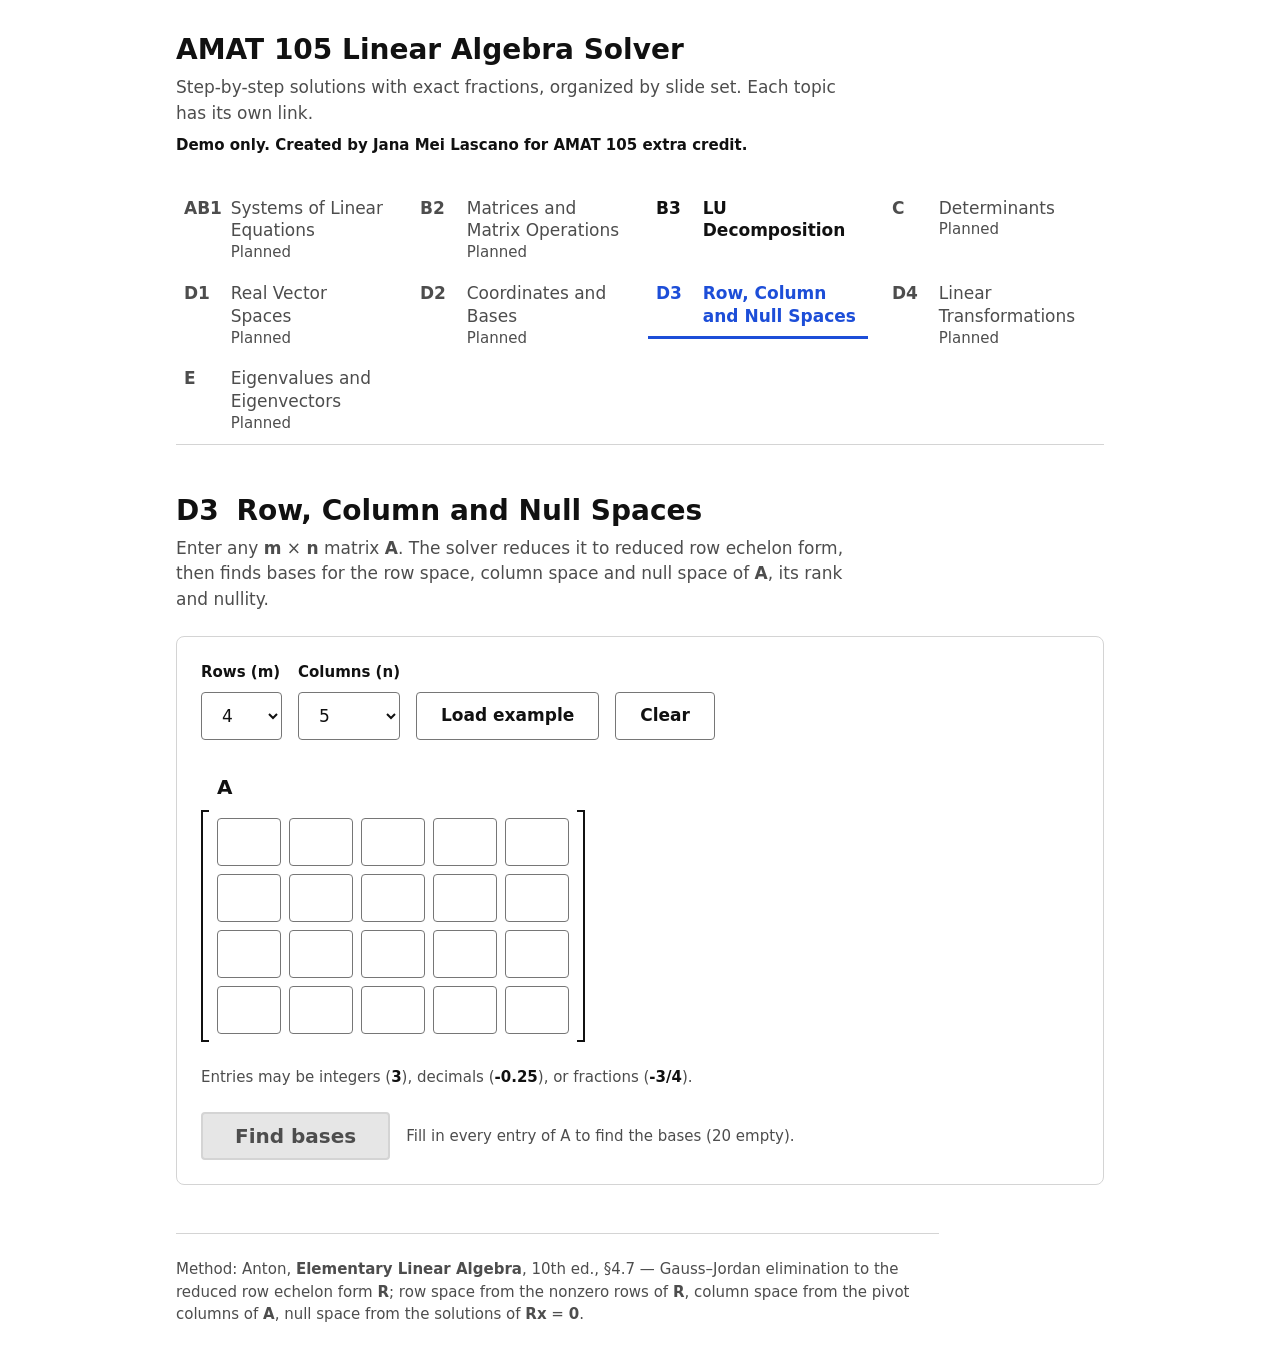
==== index.html @ f3bad5f9 "Add demo credit, hide tests link, version asset URLs" ====
<!doctype html>
<html lang="en">
<head>
  <meta charset="utf-8">
  <meta name="viewport" content="width=device-width, initial-scale=1">
  <title>Row, Column and Null Spaces — AMAT 105 Solver</title>
  <meta name="description" content="Step-by-step AMAT 105 linear algebra solutions with exact fractions, one tab per slide set.">
  <!-- Bump ?v= on every release so browsers fetch fresh files (GitHub Pages caches for 10 minutes). -->
  <link rel="stylesheet" href="style.css?v=2">
</head>
<body>
  <main class="page">
    <header class="intro">
      <h1>AMAT 105 Linear Algebra Solver</h1>
      <p class="lede">Step-by-step solutions with exact fractions, organized by slide set. Each topic has its own link.</p>
      <p class="demo-note">Demo only. Created by Jana Mei Lascano for AMAT 105 extra credit.</p>
    </header>

    <nav class="tabs" aria-label="Topics by slide set">
      <ul class="tab-list">
        <li><span class="tab is-planned" aria-disabled="true"><span class="tab-code">AB1</span><span class="tab-name">Systems of Linear Equations</span><span class="tab-status">Planned</span></span></li>
        <li><span class="tab is-planned" aria-disabled="true"><span class="tab-code">B2</span><span class="tab-name">Matrices and Matrix Operations</span><span class="tab-status">Planned</span></span></li>
        <li><a class="tab" href="#b3" data-topic="b3"><span class="tab-code">B3</span><span class="tab-name">LU Decomposition</span></a></li>
        <li><span class="tab is-planned" aria-disabled="true"><span class="tab-code">C</span><span class="tab-name">Determinants</span><span class="tab-status">Planned</span></span></li>
        <li><span class="tab is-planned" aria-disabled="true"><span class="tab-code">D1</span><span class="tab-name">Real Vector Spaces</span><span class="tab-status">Planned</span></span></li>
        <li><span class="tab is-planned" aria-disabled="true"><span class="tab-code">D2</span><span class="tab-name">Coordinates and Bases</span><span class="tab-status">Planned</span></span></li>
        <li><a class="tab" href="#d3" data-topic="d3"><span class="tab-code">D3</span><span class="tab-name">Row, Column and Null Spaces</span></a></li>
        <li><span class="tab is-planned" aria-disabled="true"><span class="tab-code">D4</span><span class="tab-name">Linear Transformations</span><span class="tab-status">Planned</span></span></li>
        <li><span class="tab is-planned" aria-disabled="true"><span class="tab-code">E</span><span class="tab-name">Eigenvalues and Eigenvectors</span><span class="tab-status">Planned</span></span></li>
      </ul>
    </nav>

    <!-- ===================== B3: LU Decomposition ===================== -->
    <section id="panel-b3" class="panel" data-title="LU Decomposition" aria-labelledby="b3-title" hidden>
      <header class="panel-head">
        <h2 id="b3-title"><span class="tab-code">B3</span> LU Decomposition</h2>
        <p class="lede">
          Enter a square matrix <var>A</var> and a vector <var>b</var>. The solver writes <var>A</var> = <var>LU</var>
          using Anton’s method, then solves <var>Ly</var> = <var>b</var> and <var>Ux</var> = <var>y</var>.
        </p>
      </header>

      <form id="b3-form" class="input-panel" novalidate aria-label="LU decomposition input">
        <div class="controls">
          <label class="field">
            <span class="field-label">Size of A</span>
            <select id="b3-size">
              <option value="2">2 × 2</option>
              <option value="3" selected>3 × 3</option>
              <option value="4">4 × 4</option>
              <option value="5">5 × 5</option>
            </select>
          </label>
          <button type="button" id="b3-example" class="button secondary">Load example</button>
          <button type="button" id="b3-clear" class="button secondary">Clear</button>
        </div>

        <div class="entry-wrap">
          <div class="entry">
            <div class="entry-block">
              <span class="entry-label" id="b3-label-a">A</span>
              <div class="bracket"><div id="b3-grid-a" class="grid" role="group" aria-labelledby="b3-label-a"></div></div>
            </div>
            <div class="entry-block">
              <span class="entry-label" id="b3-label-b">b</span>
              <div class="bracket"><div id="b3-grid-b" class="grid" role="group" aria-labelledby="b3-label-b"></div></div>
            </div>
          </div>
        </div>

        <p class="hint">
          Entries may be integers (<code>3</code>), decimals (<code>-0.25</code>), or fractions (<code>-3/4</code>).
          Leave <var>b</var> empty to find only <var>L</var> and <var>U</var>.
        </p>
        <div id="b3-message" class="message" role="alert"></div>
        <div class="actions">
          <button type="submit" id="b3-solve" class="button primary">Solve</button>
          <span id="b3-hint" class="hint-inline"></span>
        </div>
      </form>

      <section id="b3-results" class="results" aria-labelledby="b3-results-heading" hidden>
        <h2 id="b3-results-heading" tabindex="-1">Solution</h2>
        <div id="b3-body"></div>
      </section>

      <p class="method-note">
        Method: Anton, <cite>Elementary Linear Algebra</cite>, 10th ed. — reduce <var>A</var> to row echelon form <var>U</var>
        with leading 1s, using no row interchanges. <var>L</var> holds each pivot on its diagonal and each eliminated value below it.
      </p>
    </section>

    <!-- ============== D3: Row, Column and Null Spaces ============== -->
    <section id="panel-d3" class="panel" data-title="Row, Column and Null Spaces" aria-labelledby="d3-title" hidden>
      <header class="panel-head">
        <h2 id="d3-title"><span class="tab-code">D3</span> Row, Column and Null Spaces</h2>
        <p class="lede">
          Enter any <var>m</var> × <var>n</var> matrix <var>A</var>. The solver reduces it to reduced row echelon form,
          then finds bases for the row space, column space and null space of <var>A</var>, its rank and nullity.
        </p>
      </header>

      <form id="d3-form" class="input-panel" novalidate aria-label="Row, column and null space input">
        <div class="controls">
          <label class="field">
            <span class="field-label">Rows (m)</span>
            <select id="d3-rows">
              <option>1</option><option>2</option><option>3</option>
              <option selected>4</option><option>5</option><option>6</option>
            </select>
          </label>
          <label class="field">
            <span class="field-label">Columns (n)</span>
            <select id="d3-cols">
              <option>1</option><option>2</option><option>3</option>
              <option>4</option><option selected>5</option><option>6</option>
            </select>
          </label>
          <button type="button" id="d3-example" class="button secondary">Load example</button>
          <button type="button" id="d3-clear" class="button secondary">Clear</button>
        </div>

        <div class="entry-wrap">
          <div class="entry">
            <div class="entry-block">
              <span class="entry-label" id="d3-label-a">A</span>
              <div class="bracket"><div id="d3-grid-a" class="grid" role="group" aria-labelledby="d3-label-a"></div></div>
            </div>
          </div>
        </div>

        <p class="hint">
          Entries may be integers (<code>3</code>), decimals (<code>-0.25</code>), or fractions (<code>-3/4</code>).
        </p>
        <div id="d3-message" class="message" role="alert"></div>
        <div class="actions">
          <button type="submit" id="d3-solve" class="button primary">Find bases</button>
          <span id="d3-hint" class="hint-inline"></span>
        </div>
      </form>

      <section id="d3-results" class="results" aria-labelledby="d3-results-heading" hidden>
        <h2 id="d3-results-heading" tabindex="-1">Solution</h2>
        <div id="d3-body"></div>
      </section>

      <p class="method-note">
        Method: Anton, <cite>Elementary Linear Algebra</cite>, 10th ed., §4.7 — Gauss–Jordan elimination to the reduced row echelon form
        <var>R</var>; row space from the nonzero rows of <var>R</var>, column space from the pivot columns of <var>A</var>,
        null space from the solutions of <var>Rx</var> = <var>0</var>.
      </p>
    </section>
  </main>

  <script src="fraction.js?v=2"></script>
  <script src="rowreduce.js?v=2"></script>
  <script src="lu.js?v=2"></script>
  <script src="spaces.js?v=2"></script>
  <script src="render.js?v=2"></script>
  <script src="tab-b3.js?v=2"></script>
  <script src="tab-d3.js?v=2"></script>
  <script src="app.js?v=2"></script>
</body>
</html>
---- style.css ----
/* LU Decomposition Solver — tokens are documented in DESIGN.md */

:root {
  /* Color: black, white, one accent. Grays are tints of black. */
  --ink: #111;
  --paper: #fff;
  --accent: #1d4ed8;
  --ink-muted: #4d4d4d;          /* 8.3:1 on white, secondary text */
  --line: #767676;               /* 4.5:1, input borders */
  --line-soft: #d4d4d4;          /* dividers, not text */
  --tint: rgba(17, 17, 17, 0.05);/* hover / skipped-step fill */
  --tint-strong: rgba(17, 17, 17, 0.1);

  /* Type: one system stack */
  --font: system-ui, -apple-system, "Segoe UI", Roboto, "Helvetica Neue", Arial, sans-serif;
  --text: 1.0625rem;  /* 17px body — larger for easy reading */
  --text-sm: 0.9375rem;
  --text-lg: 1.25rem;
  --text-xl: 1.75rem;

  /* Space: multiples of 8px */
  --s1: 8px;
  --s2: 16px;
  --s3: 24px;
  --s4: 32px;
  --s6: 48px;
  --s8: 64px;

  /* Radius */
  --r: 4px;

  --cell-w: 64px;
}

*,
*::before,
*::after { box-sizing: border-box; }

html { -webkit-text-size-adjust: 100%; }

body {
  margin: 0;
  background: var(--paper);
  color: var(--ink);
  font-family: var(--font);
  font-size: var(--text);
  line-height: 1.5;
}

.page {
  max-width: 960px;
  margin: 0 auto;
  padding: var(--s4) var(--s2);
}

h1, h2, h3 { line-height: 1.25; margin: 0; font-weight: 700; }
h1 { font-size: var(--text-xl); }
h2 { font-size: var(--text-xl); margin-bottom: var(--s3); }
h3 { font-size: var(--text-lg); margin-bottom: var(--s2); }
p { margin: 0; }
var, cite { font-style: normal; font-weight: 600; }
code { font-family: var(--font); font-weight: 600; font-variant-numeric: tabular-nums; }
a { color: var(--accent); text-underline-offset: 2px; }
a:hover { text-decoration-thickness: 2px; }

:focus-visible { outline: 3px solid var(--accent); outline-offset: 2px; }
h2:focus { outline: none; }

.visually-hidden {
  position: absolute; width: 1px; height: 1px; overflow: hidden;
  clip: rect(0 0 0 0); white-space: nowrap;
}

.intro { margin-bottom: var(--s4); }
.lede { margin-top: var(--s1); max-width: 64ch; color: var(--ink-muted); }
.demo-note { margin-top: var(--s1); font-size: var(--text-sm); font-weight: 600; }

/* ---------- Input panel ---------- */

.input-panel {
  border: 1px solid var(--line-soft);
  border-radius: 8px;
  padding: var(--s3);
}

.controls {
  display: flex;
  flex-wrap: wrap;
  align-items: flex-end;
  gap: var(--s2);
  margin-bottom: var(--s3);
}

.field { display: flex; flex-direction: column; gap: var(--s1); }
.field-label { font-size: var(--text-sm); font-weight: 600; }

select,
.cell {
  font: inherit;
  font-variant-numeric: tabular-nums;
  color: var(--ink);
  background: var(--paper);
  border: 1px solid var(--line);
  border-radius: var(--r);
  min-height: 48px;
}

select { padding: 0 var(--s4) 0 var(--s2); cursor: pointer; }
select:hover,
.cell:hover { border-color: var(--ink); }
select:focus-visible,
.cell:focus-visible { border-color: var(--accent); }
select:disabled,
.cell:disabled { background: var(--tint); color: var(--ink-muted); cursor: not-allowed; }

.entry-wrap { overflow-x: auto; padding: var(--s1) 0; }
.entry { display: flex; gap: var(--s3); align-items: flex-start; width: max-content; }
.entry-block { display: flex; flex-direction: column; gap: var(--s1); }
.entry-label { font-weight: 700; font-size: var(--text-lg); padding-left: var(--s2); }

.grid {
  display: grid;
  grid-template-columns: repeat(var(--cols, 3), var(--cell-w));
  gap: var(--s1);
}
.grid-b { grid-template-columns: var(--cell-w); }

.cell {
  width: var(--cell-w);
  padding: 0 var(--s1);
  text-align: center;
}
.cell[aria-invalid="true"] {
  border: 2px solid var(--ink);
  background: var(--tint-strong);
}

/* Square brackets drawn with borders */
.bracket,
.m-bracket {
  position: relative;
  width: max-content;
  padding: var(--s1) var(--s2);
}
.bracket::before, .bracket::after,
.m-bracket::before, .m-bracket::after {
  content: "";
  position: absolute;
  top: 0;
  bottom: 0;
  width: 8px;
  border: 2px solid var(--ink);
}
.bracket::before, .m-bracket::before { left: 0; border-right: 0; }
.bracket::after, .m-bracket::after { right: 0; border-left: 0; }

.hint { margin-top: var(--s2); font-size: var(--text-sm); color: var(--ink-muted); max-width: 64ch; }
.hint code { color: var(--ink); }

.message { display: none; }
.message.is-visible {
  display: block;
  margin-top: var(--s2);
  padding: var(--s2);
  border-left: 4px solid var(--ink);
  background: var(--tint);
  font-weight: 600;
}

.actions {
  display: flex;
  flex-wrap: wrap;
  align-items: center;
  gap: var(--s2);
  margin-top: var(--s3);
}
.hint-inline { font-size: var(--text-sm); color: var(--ink-muted); }

/* ---------- Buttons ---------- */

.button {
  font: inherit;
  font-weight: 600;
  min-height: 48px;
  padding: 0 var(--s3);
  border-radius: var(--r);
  cursor: pointer;
  text-underline-offset: 3px;
}
.button.primary {
  background: var(--accent);
  border: 2px solid var(--accent);
  color: var(--paper);
  font-size: var(--text-lg);
  padding: 0 var(--s4);
}
.button.primary:hover { text-decoration: underline; box-shadow: inset 0 0 0 2px var(--paper); }
.button.primary:active { box-shadow: inset 0 0 0 3px var(--paper); }

.button.secondary {
  background: var(--paper);
  border: 1px solid var(--line);
  color: var(--ink);
}
.button.secondary:hover { border-color: var(--ink); background: var(--tint); }
.button.secondary:active { background: var(--tint-strong); }

.button:disabled,
.button:disabled:hover {
  background: var(--tint-strong);
  border-color: var(--line-soft);
  color: var(--ink-muted);
  text-decoration: none;
  box-shadow: none;
  cursor: not-allowed;
}

/* ---------- Results ---------- */

.results { margin-top: var(--s8); }

.block { padding-top: var(--s4); margin-top: var(--s4); border-top: 1px solid var(--line-soft); }
.block:first-child { margin-top: 0; }
.block-intro { color: var(--ink-muted); margin-bottom: var(--s2); max-width: 64ch; }

.scroll-x { overflow-x: auto; max-width: 100%; }

.labeled {
  display: flex;
  align-items: center;
  gap: var(--s1);
  margin: var(--s1) 0;
  width: max-content;
}
.m-name { font-weight: 700; font-size: var(--text-lg); }
.eq { font-size: var(--text-lg); }

.m-grid { display: table; border-collapse: separate; border-spacing: var(--s2) 0; margin: 0 calc(-1 * var(--s2) + var(--s1)); }
.m-row { display: table-row; }
.m-cell {
  display: table-cell;
  text-align: right;
  padding: 2px 0;
  font-variant-numeric: tabular-nums;
  white-space: nowrap;
}
.m-row.is-changed .m-cell { color: var(--accent); font-weight: 700; }

.pair { display: flex; flex-wrap: wrap; gap: var(--s2) var(--s6); }

/* Steps */
.steps { list-style: none; margin: var(--s2) 0 0; padding: 0; counter-reset: step; }
.step-group {
  margin-top: var(--s3);
  font-weight: 700;
  font-size: var(--text-sm);
  text-transform: none;
}
.step-group:first-child { margin-top: 0; }
.step {
  counter-increment: step;
  margin-top: var(--s1);
  padding: var(--s2);
  border: 1px solid var(--line-soft);
  border-radius: 8px;
}
.step.is-skip { background: var(--tint); }
.step-head {
  display: flex;
  flex-wrap: wrap;
  align-items: baseline;
  gap: var(--s1) var(--s3);
}
.step-head::before {
  content: "Step " counter(step);
  font-size: var(--text-sm);
  color: var(--ink-muted);
  min-width: 4.5em;
}
.op { font-weight: 700; font-size: var(--text-lg); font-variant-numeric: tabular-nums; }
.step.is-skip .op { font-weight: 400; font-size: var(--text); }
.l-note { font-variant-numeric: tabular-nums; color: var(--ink-muted); }

/* Substitution */
.subst { margin: 0 0 var(--s2); padding-left: var(--s3); }
.subst li { margin-top: var(--s2); font-variant-numeric: tabular-nums; }
.subst li:first-child { margin-top: 0; }
.subst-eq { font-weight: 400; }
.subst-work { color: var(--ink-muted); overflow-wrap: anywhere; }
.subst-value { font-weight: 700; }

.answer h3 { color: var(--accent); }
.answer-line { font-size: var(--text-lg); font-weight: 700; font-variant-numeric: tabular-nums; margin-top: var(--s1); }

.check-line { margin-top: var(--s2); color: var(--ink-muted); }
.verdict { font-weight: 700; margin-top: var(--s1); }

.block-fail { border-top: 2px solid var(--ink); }
.fail-text { font-weight: 600; max-width: 64ch; margin-bottom: var(--s2); }


/* ---------- Phone ---------- */

@media (max-width: 480px) {
  :root { --cell-w: 48px; --text-xl: 1.5rem; }
  .page { padding: var(--s3) var(--s2); }
  .input-panel { padding: var(--s2); }
  .entry { gap: var(--s2); flex-wrap: wrap; width: auto; }
  .bracket { padding: var(--s1); }
  .button.primary { width: 100%; }
  .actions { flex-direction: column; align-items: stretch; }
}

/* ---------- Topic tabs (v2) ---------- */

.tabs { margin-bottom: var(--s6); border-bottom: 1px solid var(--line-soft); }
.tab-list {
  list-style: none;
  margin: 0;
  padding: 0;
  display: grid;
  grid-template-columns: repeat(auto-fill, minmax(216px, 1fr));
  gap: 0 var(--s2);
}
.tab {
  display: grid;
  grid-template-columns: 2.75em 1fr;
  align-content: start;
  min-height: 48px;
  padding: var(--s1);
  border-bottom: 3px solid transparent;
  color: var(--ink);
  text-decoration: none;
  line-height: 1.35;
}
.tab-code {
  font-weight: 700;
  font-variant-numeric: tabular-nums;
}
.tab-status { grid-column: 2; font-size: var(--text-sm); }
a.tab { font-weight: 600; }
a.tab:hover { background: var(--tint); border-bottom-color: var(--ink); }
a.tab[aria-current="page"] { color: var(--accent); border-bottom-color: var(--accent); }
a.tab[aria-current="page"]:hover { background: var(--tint); }
.tab.is-planned { color: var(--ink-muted); cursor: not-allowed; }

.panel-head { margin-bottom: var(--s3); }
.panel-head h2 { margin-bottom: var(--s1); }
.panel-head .tab-code { margin-right: var(--s1); }

.method-note {
  margin-top: var(--s6);
  padding-top: var(--s3);
  border-top: 1px solid var(--line-soft);
  color: var(--ink-muted);
  font-size: var(--text-sm);
  max-width: 80ch;
}

/* ---------- D3 pieces ---------- */

.m-cell.is-changed { color: var(--accent); font-weight: 700; }
.term { display: inline-flex; align-items: center; gap: var(--s1); }
.labeled.math-row { flex-wrap: wrap; width: auto; row-gap: var(--s2); }
.vector-list { display: flex; flex-wrap: wrap; gap: 0 var(--s4); }
.facts {
  display: grid;
  grid-template-columns: max-content 1fr;
  gap: var(--s1) var(--s3);
  margin: var(--s2) 0;
  font-variant-numeric: tabular-nums;
}
.facts dt { font-weight: 700; }
.facts dd { margin: 0; }

@media (max-width: 640px) {
  .tab-list { display: flex; overflow-x: auto; gap: 0; }
  .tab-list li { flex: 0 0 auto; }
  .tab { width: 184px; }
}

@media (max-width: 480px) {
  .facts { grid-template-columns: 1fr; gap: 0; }
  .facts dd { margin-bottom: var(--s1); }
}
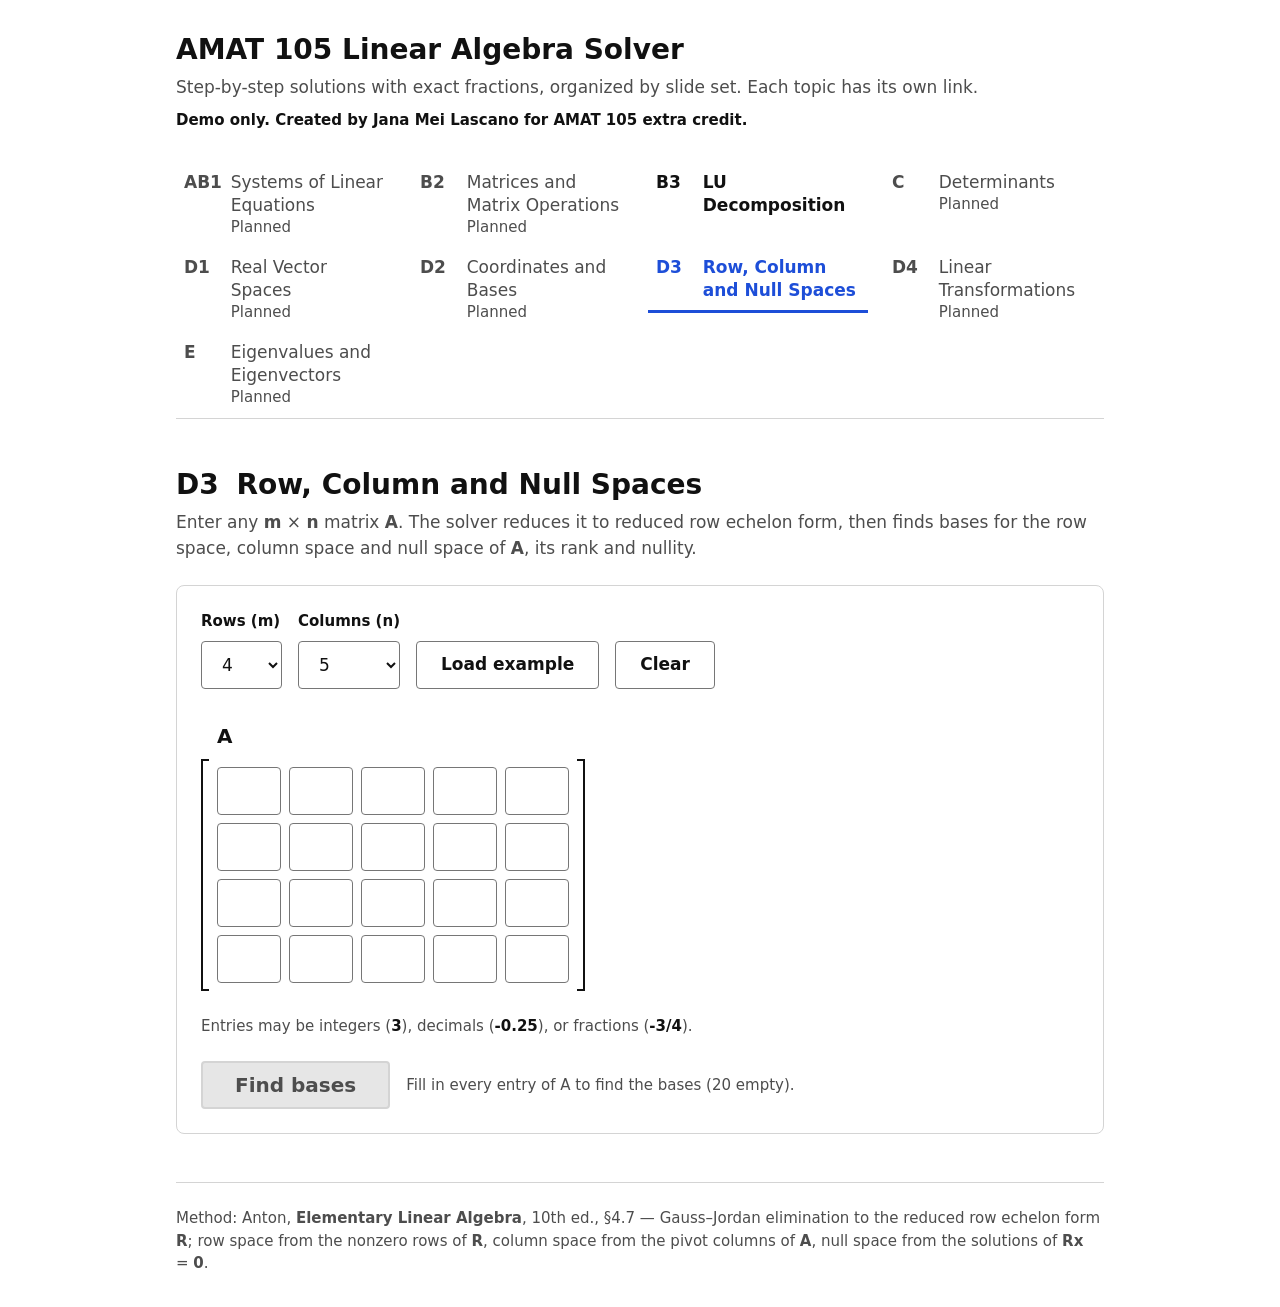
==== commit f8e14cd0: "Let short paragraphs use the full column width" ====
--- a/index.html
+++ b/index.html
@@ -6,7 +6,7 @@
   <title>Row, Column and Null Spaces — AMAT 105 Solver</title>
   <meta name="description" content="Step-by-step AMAT 105 linear algebra solutions with exact fractions, one tab per slide set.">
   <!-- Bump ?v= on every release so browsers fetch fresh files (GitHub Pages caches for 10 minutes). -->
-  <link rel="stylesheet" href="style.css?v=2">
+  <link rel="stylesheet" href="style.css?v=3">
 </head>
 <body>
   <main class="page">
@@ -152,13 +152,13 @@
     </section>
   </main>
 
-  <script src="fraction.js?v=2"></script>
-  <script src="rowreduce.js?v=2"></script>
-  <script src="lu.js?v=2"></script>
-  <script src="spaces.js?v=2"></script>
-  <script src="render.js?v=2"></script>
-  <script src="tab-b3.js?v=2"></script>
-  <script src="tab-d3.js?v=2"></script>
-  <script src="app.js?v=2"></script>
+  <script src="fraction.js?v=3"></script>
+  <script src="rowreduce.js?v=3"></script>
+  <script src="lu.js?v=3"></script>
+  <script src="spaces.js?v=3"></script>
+  <script src="render.js?v=3"></script>
+  <script src="tab-b3.js?v=3"></script>
+  <script src="tab-d3.js?v=3"></script>
+  <script src="app.js?v=3"></script>
 </body>
 </html>
--- a/style.css
+++ b/style.css
@@ -57,7 +57,7 @@
 h1 { font-size: var(--text-xl); }
 h2 { font-size: var(--text-xl); margin-bottom: var(--s3); }
 h3 { font-size: var(--text-lg); margin-bottom: var(--s2); }
-p { margin: 0; }
+p { margin: 0; text-wrap: pretty; }
 var, cite { font-style: normal; font-weight: 600; }
 code { font-family: var(--font); font-weight: 600; font-variant-numeric: tabular-nums; }
 a { color: var(--accent); text-underline-offset: 2px; }
@@ -72,7 +72,7 @@
 }
 
 .intro { margin-bottom: var(--s4); }
-.lede { margin-top: var(--s1); max-width: 64ch; color: var(--ink-muted); }
+.lede { margin-top: var(--s1); color: var(--ink-muted); }
 .demo-note { margin-top: var(--s1); font-size: var(--text-sm); font-weight: 600; }
 
 /* ---------- Input panel ---------- */
@@ -154,7 +154,7 @@
 .bracket::before, .m-bracket::before { left: 0; border-right: 0; }
 .bracket::after, .m-bracket::after { right: 0; border-left: 0; }
 
-.hint { margin-top: var(--s2); font-size: var(--text-sm); color: var(--ink-muted); max-width: 64ch; }
+.hint { margin-top: var(--s2); font-size: var(--text-sm); color: var(--ink-muted); }
 .hint code { color: var(--ink); }
 
 .message { display: none; }
@@ -221,7 +221,7 @@
 
 .block { padding-top: var(--s4); margin-top: var(--s4); border-top: 1px solid var(--line-soft); }
 .block:first-child { margin-top: 0; }
-.block-intro { color: var(--ink-muted); margin-bottom: var(--s2); max-width: 64ch; }
+.block-intro { color: var(--ink-muted); margin-bottom: var(--s2); }
 
 .scroll-x { overflow-x: auto; max-width: 100%; }
 
@@ -296,7 +296,7 @@
 .verdict { font-weight: 700; margin-top: var(--s1); }
 
 .block-fail { border-top: 2px solid var(--ink); }
-.fail-text { font-weight: 600; max-width: 64ch; margin-bottom: var(--s2); }
+.fail-text { font-weight: 600; margin-bottom: var(--s2); }
 
 
 /* ---------- Phone ---------- */
@@ -354,7 +354,7 @@
   border-top: 1px solid var(--line-soft);
   color: var(--ink-muted);
   font-size: var(--text-sm);
-  max-width: 80ch;
+ 
 }
 
 /* ---------- D3 pieces ---------- */
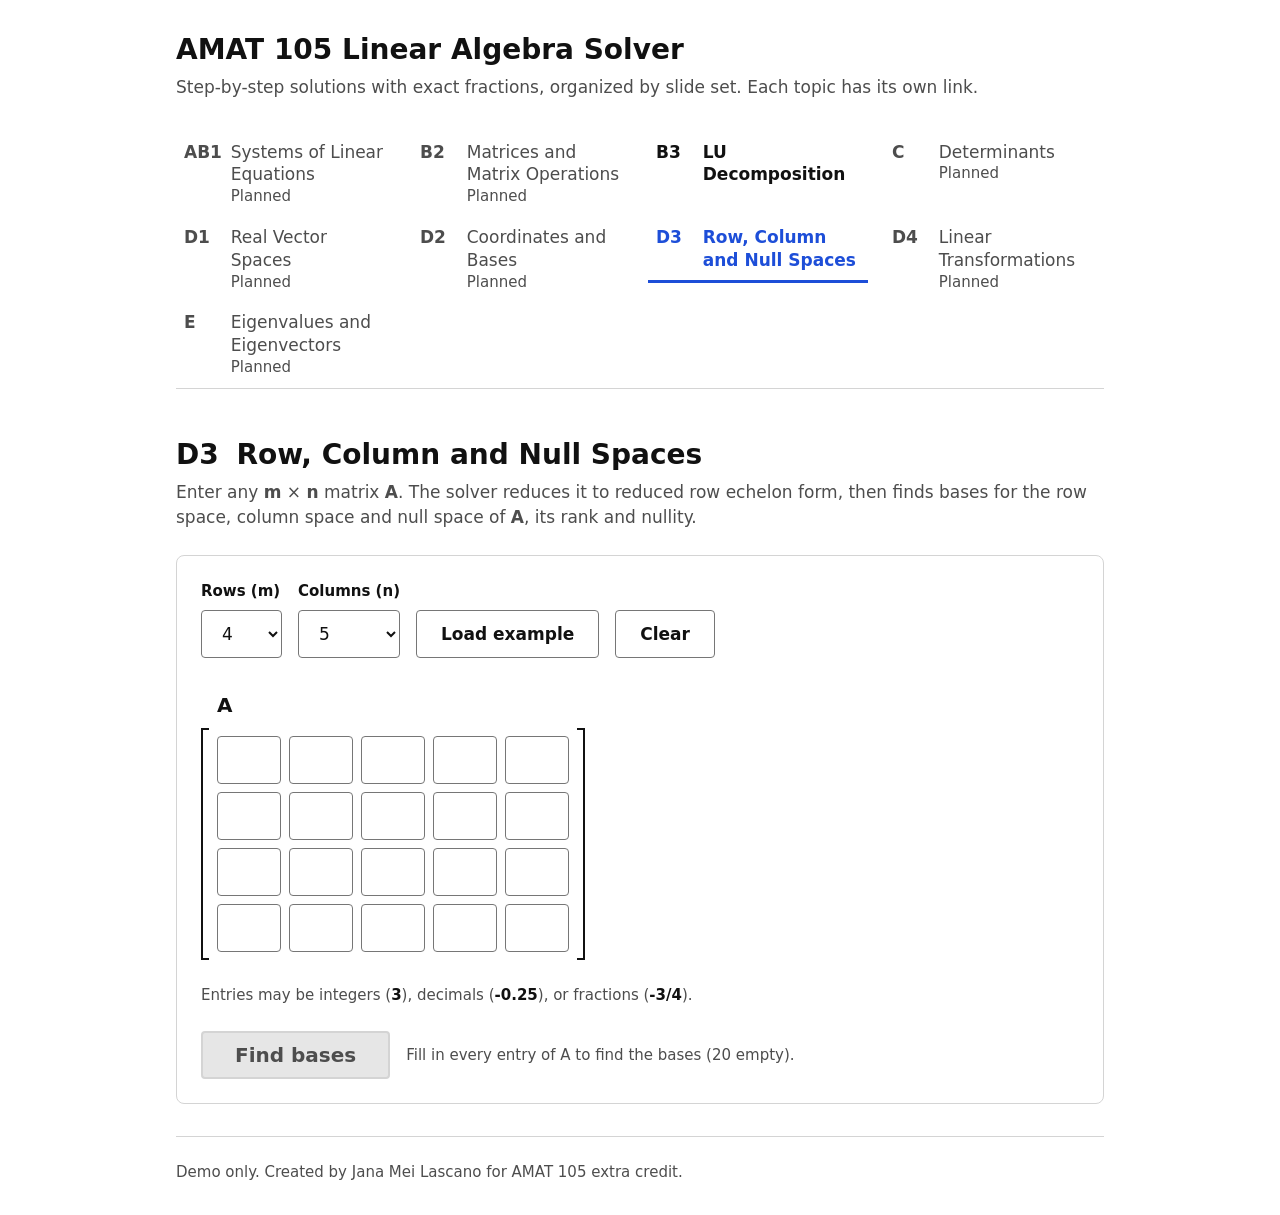
==== commit f824eaa0: "Keep the demo credit in the footer only" ====
--- a/index.html
+++ b/index.html
@@ -6,14 +6,13 @@
   <title>Row, Column and Null Spaces — AMAT 105 Solver</title>
   <meta name="description" content="Step-by-step AMAT 105 linear algebra solutions with exact fractions, one tab per slide set.">
   <!-- Bump ?v= on every release so browsers fetch fresh files (GitHub Pages caches for 10 minutes). -->
-  <link rel="stylesheet" href="style.css?v=3">
+  <link rel="stylesheet" href="style.css?v=5">
 </head>
 <body>
   <main class="page">
     <header class="intro">
       <h1>AMAT 105 Linear Algebra Solver</h1>
       <p class="lede">Step-by-step solutions with exact fractions, organized by slide set. Each topic has its own link.</p>
-      <p class="demo-note">Demo only. Created by Jana Mei Lascano for AMAT 105 extra credit.</p>
     </header>
 
     <nav class="tabs" aria-label="Topics by slide set">
@@ -84,10 +83,6 @@
         <div id="b3-body"></div>
       </section>
 
-      <p class="method-note">
-        Method: Anton, <cite>Elementary Linear Algebra</cite>, 10th ed. — reduce <var>A</var> to row echelon form <var>U</var>
-        with leading 1s, using no row interchanges. <var>L</var> holds each pivot on its diagonal and each eliminated value below it.
-      </p>
     </section>
 
     <!-- ============== D3: Row, Column and Null Spaces ============== -->
@@ -144,21 +139,20 @@
         <div id="d3-body"></div>
       </section>
 
-      <p class="method-note">
-        Method: Anton, <cite>Elementary Linear Algebra</cite>, 10th ed., §4.7 — Gauss–Jordan elimination to the reduced row echelon form
-        <var>R</var>; row space from the nonzero rows of <var>R</var>, column space from the pivot columns of <var>A</var>,
-        null space from the solutions of <var>Rx</var> = <var>0</var>.
-      </p>
     </section>
   </main>
 
-  <script src="fraction.js?v=3"></script>
-  <script src="rowreduce.js?v=3"></script>
-  <script src="lu.js?v=3"></script>
-  <script src="spaces.js?v=3"></script>
-  <script src="render.js?v=3"></script>
-  <script src="tab-b3.js?v=3"></script>
-  <script src="tab-d3.js?v=3"></script>
-  <script src="app.js?v=3"></script>
+  <footer class="page site-footer">
+    <p>Demo only. Created by Jana Mei Lascano for AMAT 105 extra credit.</p>
+  </footer>
+
+  <script src="fraction.js?v=5"></script>
+  <script src="rowreduce.js?v=5"></script>
+  <script src="lu.js?v=5"></script>
+  <script src="spaces.js?v=5"></script>
+  <script src="render.js?v=5"></script>
+  <script src="tab-b3.js?v=5"></script>
+  <script src="tab-d3.js?v=5"></script>
+  <script src="app.js?v=5"></script>
 </body>
 </html>
--- a/style.css
+++ b/style.css
@@ -73,7 +73,8 @@
 
 .intro { margin-bottom: var(--s4); }
 .lede { margin-top: var(--s1); color: var(--ink-muted); }
-.demo-note { margin-top: var(--s1); font-size: var(--text-sm); font-weight: 600; }
+.site-footer { padding-top: 0; }
+.site-footer p { padding-top: var(--s3); border-top: 1px solid var(--line-soft); color: var(--ink-muted); font-size: var(--text-sm); }
 
 /* ---------- Input panel ---------- */
 
@@ -348,15 +349,6 @@
 .panel-head h2 { margin-bottom: var(--s1); }
 .panel-head .tab-code { margin-right: var(--s1); }
 
-.method-note {
-  margin-top: var(--s6);
-  padding-top: var(--s3);
-  border-top: 1px solid var(--line-soft);
-  color: var(--ink-muted);
-  font-size: var(--text-sm);
- 
-}
-
 /* ---------- D3 pieces ---------- */
 
 .m-cell.is-changed { color: var(--accent); font-weight: 700; }
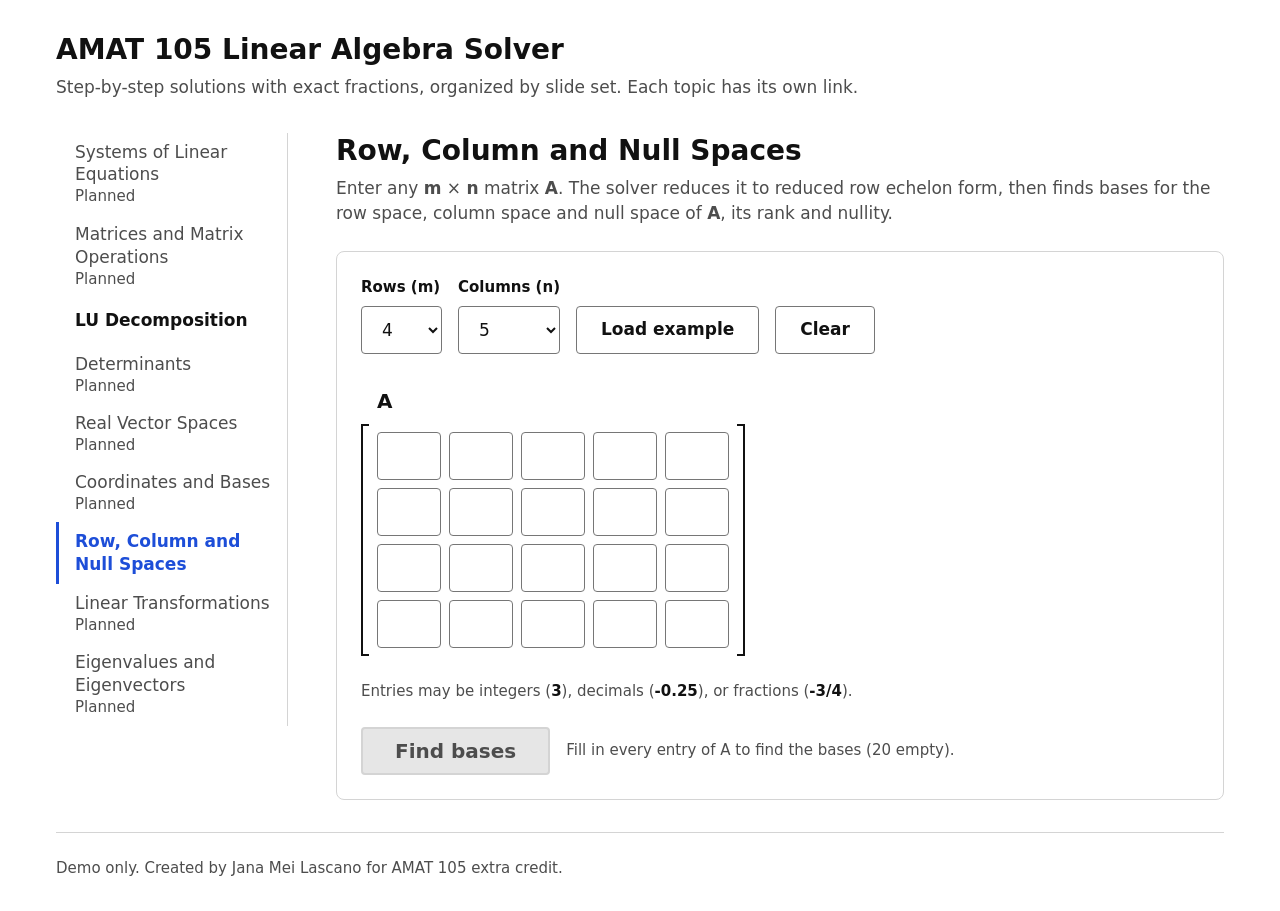
==== commit c6957df8: "Move topic list to a side column and drop slide codes" ====
--- a/index.html
+++ b/index.html
@@ -6,7 +6,7 @@
   <title>Row, Column and Null Spaces — AMAT 105 Solver</title>
   <meta name="description" content="Step-by-step AMAT 105 linear algebra solutions with exact fractions, one tab per slide set.">
   <!-- Bump ?v= on every release so browsers fetch fresh files (GitHub Pages caches for 10 minutes). -->
-  <link rel="stylesheet" href="style.css?v=5">
+  <link rel="stylesheet" href="style.css?v=6">
 </head>
 <body>
   <main class="page">
@@ -15,24 +15,27 @@
       <p class="lede">Step-by-step solutions with exact fractions, organized by slide set. Each topic has its own link.</p>
     </header>
 
-    <nav class="tabs" aria-label="Topics by slide set">
+    <div class="layout">
+    <nav class="tabs" aria-label="Topics">
       <ul class="tab-list">
-        <li><span class="tab is-planned" aria-disabled="true"><span class="tab-code">AB1</span><span class="tab-name">Systems of Linear Equations</span><span class="tab-status">Planned</span></span></li>
-        <li><span class="tab is-planned" aria-disabled="true"><span class="tab-code">B2</span><span class="tab-name">Matrices and Matrix Operations</span><span class="tab-status">Planned</span></span></li>
-        <li><a class="tab" href="#b3" data-topic="b3"><span class="tab-code">B3</span><span class="tab-name">LU Decomposition</span></a></li>
-        <li><span class="tab is-planned" aria-disabled="true"><span class="tab-code">C</span><span class="tab-name">Determinants</span><span class="tab-status">Planned</span></span></li>
-        <li><span class="tab is-planned" aria-disabled="true"><span class="tab-code">D1</span><span class="tab-name">Real Vector Spaces</span><span class="tab-status">Planned</span></span></li>
-        <li><span class="tab is-planned" aria-disabled="true"><span class="tab-code">D2</span><span class="tab-name">Coordinates and Bases</span><span class="tab-status">Planned</span></span></li>
-        <li><a class="tab" href="#d3" data-topic="d3"><span class="tab-code">D3</span><span class="tab-name">Row, Column and Null Spaces</span></a></li>
-        <li><span class="tab is-planned" aria-disabled="true"><span class="tab-code">D4</span><span class="tab-name">Linear Transformations</span><span class="tab-status">Planned</span></span></li>
-        <li><span class="tab is-planned" aria-disabled="true"><span class="tab-code">E</span><span class="tab-name">Eigenvalues and Eigenvectors</span><span class="tab-status">Planned</span></span></li>
+        <li><span class="tab is-planned" aria-disabled="true"><span class="tab-name">Systems of Linear Equations</span><span class="tab-status">Planned</span></span></li>
+        <li><span class="tab is-planned" aria-disabled="true"><span class="tab-name">Matrices and Matrix Operations</span><span class="tab-status">Planned</span></span></li>
+        <li><a class="tab" href="#b3" data-topic="b3"><span class="tab-name">LU Decomposition</span></a></li>
+        <li><span class="tab is-planned" aria-disabled="true"><span class="tab-name">Determinants</span><span class="tab-status">Planned</span></span></li>
+        <li><span class="tab is-planned" aria-disabled="true"><span class="tab-name">Real Vector Spaces</span><span class="tab-status">Planned</span></span></li>
+        <li><span class="tab is-planned" aria-disabled="true"><span class="tab-name">Coordinates and Bases</span><span class="tab-status">Planned</span></span></li>
+        <li><a class="tab" href="#d3" data-topic="d3"><span class="tab-name">Row, Column and Null Spaces</span></a></li>
+        <li><span class="tab is-planned" aria-disabled="true"><span class="tab-name">Linear Transformations</span><span class="tab-status">Planned</span></span></li>
+        <li><span class="tab is-planned" aria-disabled="true"><span class="tab-name">Eigenvalues and Eigenvectors</span><span class="tab-status">Planned</span></span></li>
       </ul>
     </nav>
+
+    <div class="layout-main">
 
     <!-- ===================== B3: LU Decomposition ===================== -->
     <section id="panel-b3" class="panel" data-title="LU Decomposition" aria-labelledby="b3-title" hidden>
       <header class="panel-head">
-        <h2 id="b3-title"><span class="tab-code">B3</span> LU Decomposition</h2>
+        <h2 id="b3-title">LU Decomposition</h2>
         <p class="lede">
           Enter a square matrix <var>A</var> and a vector <var>b</var>. The solver writes <var>A</var> = <var>LU</var>
           using Anton’s method, then solves <var>Ly</var> = <var>b</var> and <var>Ux</var> = <var>y</var>.
@@ -88,7 +91,7 @@
     <!-- ============== D3: Row, Column and Null Spaces ============== -->
     <section id="panel-d3" class="panel" data-title="Row, Column and Null Spaces" aria-labelledby="d3-title" hidden>
       <header class="panel-head">
-        <h2 id="d3-title"><span class="tab-code">D3</span> Row, Column and Null Spaces</h2>
+        <h2 id="d3-title">Row, Column and Null Spaces</h2>
         <p class="lede">
           Enter any <var>m</var> × <var>n</var> matrix <var>A</var>. The solver reduces it to reduced row echelon form,
           then finds bases for the row space, column space and null space of <var>A</var>, its rank and nullity.
@@ -140,19 +143,21 @@
       </section>
 
     </section>
+    </div>
+    </div>
   </main>
 
   <footer class="page site-footer">
     <p>Demo only. Created by Jana Mei Lascano for AMAT 105 extra credit.</p>
   </footer>
 
-  <script src="fraction.js?v=5"></script>
-  <script src="rowreduce.js?v=5"></script>
-  <script src="lu.js?v=5"></script>
-  <script src="spaces.js?v=5"></script>
-  <script src="render.js?v=5"></script>
-  <script src="tab-b3.js?v=5"></script>
-  <script src="tab-d3.js?v=5"></script>
-  <script src="app.js?v=5"></script>
+  <script src="fraction.js?v=6"></script>
+  <script src="rowreduce.js?v=6"></script>
+  <script src="lu.js?v=6"></script>
+  <script src="spaces.js?v=6"></script>
+  <script src="render.js?v=6"></script>
+  <script src="tab-b3.js?v=6"></script>
+  <script src="tab-d3.js?v=6"></script>
+  <script src="app.js?v=6"></script>
 </body>
 </html>
--- a/style.css
+++ b/style.css
@@ -48,7 +48,7 @@
 }
 
 .page {
-  max-width: 960px;
+  max-width: 1200px;
   margin: 0 auto;
   padding: var(--s4) var(--s2);
 }
@@ -312,42 +312,41 @@
   .actions { flex-direction: column; align-items: stretch; }
 }
 
-/* ---------- Topic tabs (v2) ---------- */
-
-.tabs { margin-bottom: var(--s6); border-bottom: 1px solid var(--line-soft); }
-.tab-list {
-  list-style: none;
-  margin: 0;
-  padding: 0;
+/* ---------- Topic navigation: side column ---------- */
+
+.layout {
   display: grid;
-  grid-template-columns: repeat(auto-fill, minmax(216px, 1fr));
-  gap: 0 var(--s2);
-}
+  grid-template-columns: 232px minmax(0, 1fr);
+  gap: var(--s6);
+  align-items: start;
+}
+.layout-main { min-width: 0; }
+
+.tabs {
+  position: sticky;
+  top: var(--s3);
+  border-right: 1px solid var(--line-soft);
+}
+.tab-list { list-style: none; margin: 0; padding: 0; }
 .tab {
-  display: grid;
-  grid-template-columns: 2.75em 1fr;
-  align-content: start;
+  display: block;
   min-height: 48px;
-  padding: var(--s1);
-  border-bottom: 3px solid transparent;
+  padding: var(--s1) var(--s2);
+  border-left: 3px solid transparent;
   color: var(--ink);
   text-decoration: none;
   line-height: 1.35;
 }
-.tab-code {
-  font-weight: 700;
-  font-variant-numeric: tabular-nums;
-}
-.tab-status { grid-column: 2; font-size: var(--text-sm); }
-a.tab { font-weight: 600; }
-a.tab:hover { background: var(--tint); border-bottom-color: var(--ink); }
-a.tab[aria-current="page"] { color: var(--accent); border-bottom-color: var(--accent); }
+.tab-name { display: block; }
+.tab-status { display: block; font-size: var(--text-sm); }
+a.tab { font-weight: 600; display: flex; align-items: center; }
+a.tab:hover { background: var(--tint); border-left-color: var(--ink); }
+a.tab[aria-current="page"] { color: var(--accent); border-left-color: var(--accent); }
 a.tab[aria-current="page"]:hover { background: var(--tint); }
 .tab.is-planned { color: var(--ink-muted); cursor: not-allowed; }
 
 .panel-head { margin-bottom: var(--s3); }
 .panel-head h2 { margin-bottom: var(--s1); }
-.panel-head .tab-code { margin-right: var(--s1); }
 
 /* ---------- D3 pieces ---------- */
 
@@ -365,10 +364,15 @@
 .facts dt { font-weight: 700; }
 .facts dd { margin: 0; }
 
-@media (max-width: 640px) {
-  .tab-list { display: flex; overflow-x: auto; gap: 0; }
+/* Narrow screens: the side column becomes a row above the content that scrolls sideways. */
+@media (max-width: 800px) {
+  .layout { grid-template-columns: minmax(0, 1fr); gap: var(--s4); }
+  .tabs { position: static; border-right: 0; border-bottom: 1px solid var(--line-soft); }
+  .tab-list { display: flex; overflow-x: auto; }
   .tab-list li { flex: 0 0 auto; }
-  .tab { width: 184px; }
+  .tab { width: 168px; border-left: 0; border-bottom: 3px solid transparent; }
+  a.tab:hover { border-bottom-color: var(--ink); }
+  a.tab[aria-current="page"] { border-bottom-color: var(--accent); }
 }
 
 @media (max-width: 480px) {
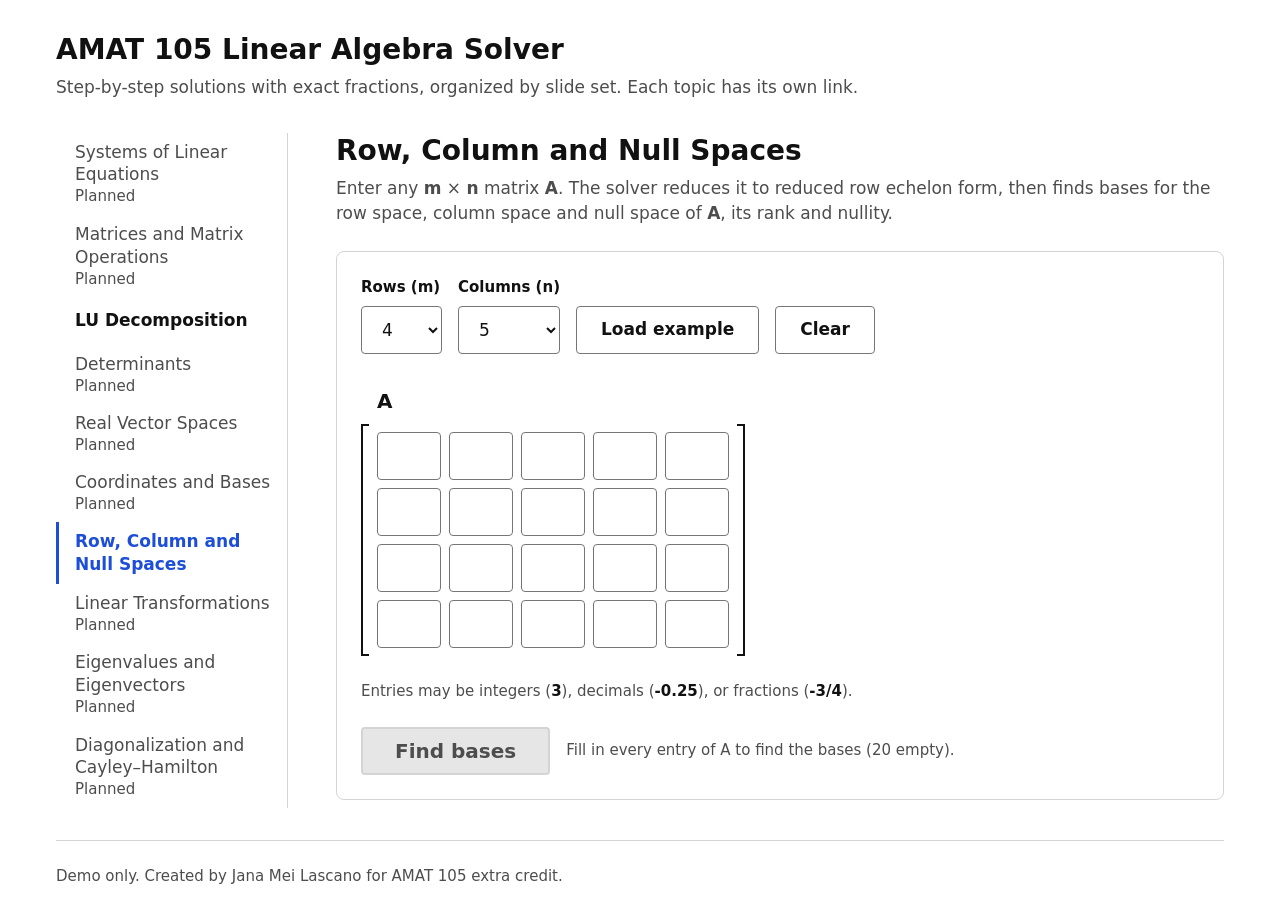
==== commit beb1ed5b: "Phase 0: field-generic core, Surd and Poly, polynomial determinants" ====
--- a/index.html
+++ b/index.html
@@ -6,7 +6,7 @@
   <title>Row, Column and Null Spaces — AMAT 105 Solver</title>
   <meta name="description" content="Step-by-step AMAT 105 linear algebra solutions with exact fractions, one tab per slide set.">
   <!-- Bump ?v= on every release so browsers fetch fresh files (GitHub Pages caches for 10 minutes). -->
-  <link rel="stylesheet" href="style.css?v=6">
+  <link rel="stylesheet" href="style.css?v=7">
 </head>
 <body>
   <main class="page">
@@ -27,6 +27,7 @@
         <li><a class="tab" href="#d3" data-topic="d3"><span class="tab-name">Row, Column and Null Spaces</span></a></li>
         <li><span class="tab is-planned" aria-disabled="true"><span class="tab-name">Linear Transformations</span><span class="tab-status">Planned</span></span></li>
         <li><span class="tab is-planned" aria-disabled="true"><span class="tab-name">Eigenvalues and Eigenvectors</span><span class="tab-status">Planned</span></span></li>
+        <li><span class="tab is-planned" aria-disabled="true"><span class="tab-name">Diagonalization and Cayley–Hamilton</span><span class="tab-status">Planned</span></span></li>
       </ul>
     </nav>
 
@@ -151,13 +152,14 @@
     <p>Demo only. Created by Jana Mei Lascano for AMAT 105 extra credit.</p>
   </footer>
 
-  <script src="fraction.js?v=6"></script>
-  <script src="rowreduce.js?v=6"></script>
-  <script src="lu.js?v=6"></script>
-  <script src="spaces.js?v=6"></script>
-  <script src="render.js?v=6"></script>
-  <script src="tab-b3.js?v=6"></script>
-  <script src="tab-d3.js?v=6"></script>
-  <script src="app.js?v=6"></script>
+  <script src="fraction.js?v=7"></script>
+  <script src="rowreduce.js?v=7"></script>
+  <script src="matrix.js?v=7"></script>
+  <script src="lu.js?v=7"></script>
+  <script src="spaces.js?v=7"></script>
+  <script src="render.js?v=7"></script>
+  <script src="tab-b3.js?v=7"></script>
+  <script src="tab-d3.js?v=7"></script>
+  <script src="app.js?v=7"></script>
 </body>
 </html>
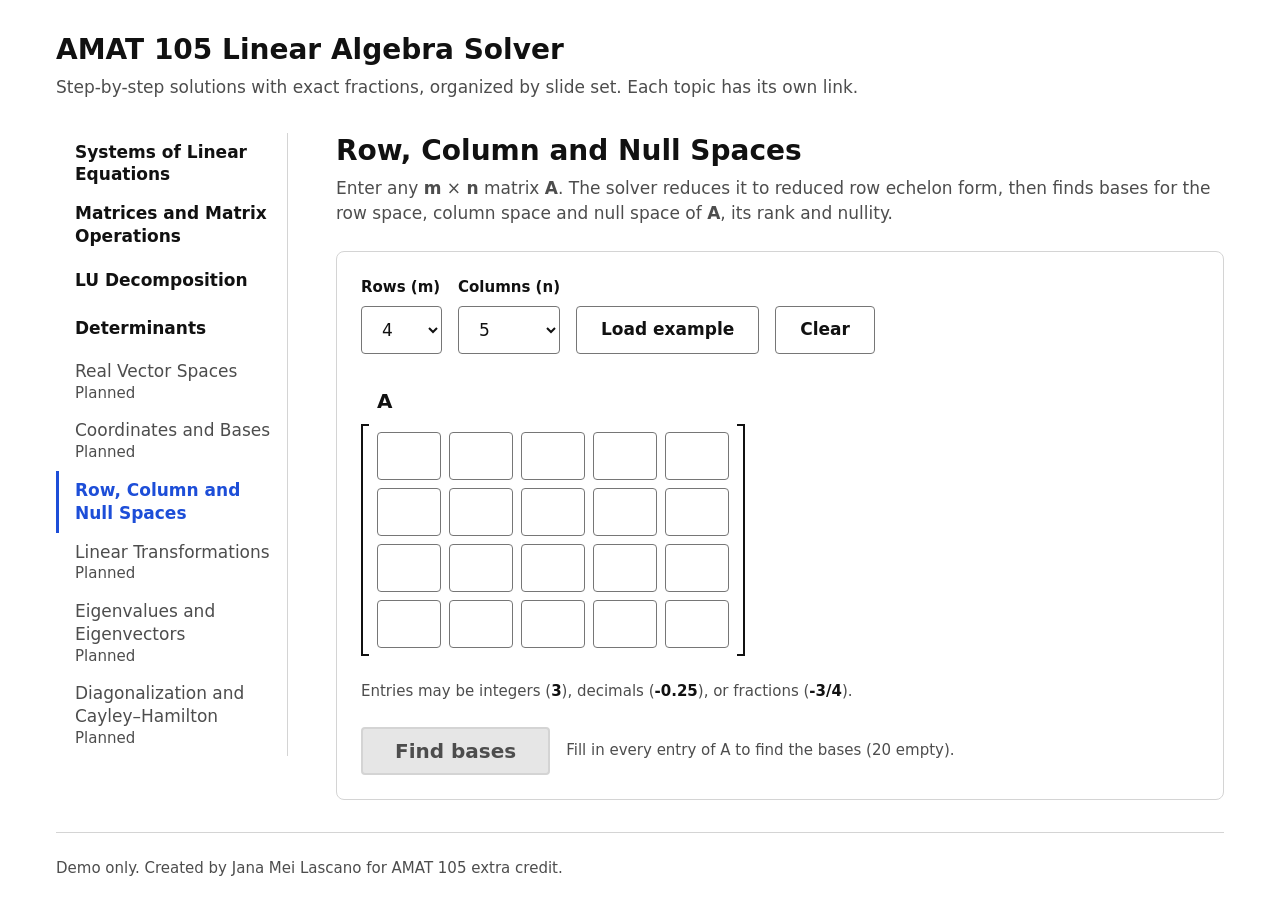
==== commit 21a8d568: "Phase 1: systems, matrix operations and determinants tabs" ====
--- a/index.html
+++ b/index.html
@@ -6,7 +6,7 @@
   <title>Row, Column and Null Spaces — AMAT 105 Solver</title>
   <meta name="description" content="Step-by-step AMAT 105 linear algebra solutions with exact fractions, one tab per slide set.">
   <!-- Bump ?v= on every release so browsers fetch fresh files (GitHub Pages caches for 10 minutes). -->
-  <link rel="stylesheet" href="style.css?v=7">
+  <link rel="stylesheet" href="style.css?v=8">
 </head>
 <body>
   <main class="page">
@@ -18,10 +18,10 @@
     <div class="layout">
     <nav class="tabs" aria-label="Topics">
       <ul class="tab-list">
-        <li><span class="tab is-planned" aria-disabled="true"><span class="tab-name">Systems of Linear Equations</span><span class="tab-status">Planned</span></span></li>
-        <li><span class="tab is-planned" aria-disabled="true"><span class="tab-name">Matrices and Matrix Operations</span><span class="tab-status">Planned</span></span></li>
+        <li><a class="tab" href="#ab1" data-topic="ab1"><span class="tab-name">Systems of Linear Equations</span></a></li>
+        <li><a class="tab" href="#b2" data-topic="b2"><span class="tab-name">Matrices and Matrix Operations</span></a></li>
         <li><a class="tab" href="#b3" data-topic="b3"><span class="tab-name">LU Decomposition</span></a></li>
-        <li><span class="tab is-planned" aria-disabled="true"><span class="tab-name">Determinants</span><span class="tab-status">Planned</span></span></li>
+        <li><a class="tab" href="#c" data-topic="c"><span class="tab-name">Determinants</span></a></li>
         <li><span class="tab is-planned" aria-disabled="true"><span class="tab-name">Real Vector Spaces</span><span class="tab-status">Planned</span></span></li>
         <li><span class="tab is-planned" aria-disabled="true"><span class="tab-name">Coordinates and Bases</span><span class="tab-status">Planned</span></span></li>
         <li><a class="tab" href="#d3" data-topic="d3"><span class="tab-name">Row, Column and Null Spaces</span></a></li>
@@ -33,6 +33,171 @@
 
     <div class="layout-main">
 
+    <!-- ============== AB1: Systems of Linear Equations ============== -->
+    <section id="panel-ab1" class="panel" data-title="Systems of Linear Equations" aria-labelledby="ab1-title" hidden>
+      <header class="panel-head">
+        <h2 id="ab1-title">Systems of Linear Equations</h2>
+        <p class="lede">
+          Enter a system as its augmented matrix [<var>A</var> | <var>b</var>]. The solver uses Gaussian elimination to reach
+          row echelon form, says whether the system is consistent, and finishes with back-substitution.
+        </p>
+      </header>
+
+      <form id="ab1-form" class="input-panel" novalidate aria-label="System of linear equations input">
+        <div class="controls">
+          <label class="field">
+            <span class="field-label">Equations (m)</span>
+            <select id="ab1-rows"></select>
+          </label>
+          <label class="field">
+            <span class="field-label">Unknowns (n)</span>
+            <select id="ab1-cols"></select>
+          </label>
+          <label class="field">
+            <span class="field-label">Variable names</span>
+            <select id="ab1-names">
+              <option value="subscript">x₁, x₂, …</option>
+              <option value="letters">x, y, z</option>
+            </select>
+          </label>
+          <button type="button" id="ab1-example" class="button secondary">Load example</button>
+          <button type="button" id="ab1-clear" class="button secondary">Clear</button>
+        </div>
+
+        <div class="entry-wrap">
+          <div class="entry">
+            <div class="entry-block">
+              <span class="entry-label" id="ab1-label-a">A</span>
+              <div class="bracket"><div id="ab1-grid-a" class="grid" role="group" aria-labelledby="ab1-label-a"></div></div>
+            </div>
+            <div class="entry-block">
+              <span class="entry-label" id="ab1-label-b">b</span>
+              <div class="bracket"><div id="ab1-grid-b" class="grid" role="group" aria-labelledby="ab1-label-b"></div></div>
+            </div>
+          </div>
+        </div>
+
+        <p class="hint">
+          Each row is one equation: its coefficients go in <var>A</var> and its right-hand side in <var>b</var>.
+          Entries may be integers (<code>3</code>), decimals (<code>-0.25</code>), or fractions (<code>-3/4</code>). With x, y, z selected, 4 unknowns are named w, x, y, z, and 5 or 6 unknowns use x₁ … xₙ.
+        </p>
+        <div id="ab1-message" class="message" role="alert"></div>
+        <div class="actions">
+          <button type="submit" id="ab1-solve" class="button primary">Solve</button>
+          <span id="ab1-hint" class="hint-inline"></span>
+        </div>
+      </form>
+
+      <section id="ab1-results" class="results" aria-labelledby="ab1-results-heading" hidden>
+        <h2 id="ab1-results-heading" tabindex="-1">Solution</h2>
+        <div id="ab1-body"></div>
+      </section>
+    </section>
+
+    <!-- ============== B2: Matrices and Matrix Operations ============== -->
+    <section id="panel-b2" class="panel" data-title="Matrices and Matrix Operations" aria-labelledby="b2-title" hidden>
+      <header class="panel-head">
+        <h2 id="b2-title">Matrices and Matrix Operations</h2>
+        <p class="lede">
+          Choose an operation, enter the matrices it needs, and compute. Inverses are found by Gauss–Jordan elimination on
+          [<var>A</var> | <var>I</var>], and an invertible <var>A</var> can be written as a product of elementary matrices.
+        </p>
+      </header>
+
+      <form id="b2-form" class="input-panel" novalidate aria-label="Matrix operation input">
+        <div class="controls">
+          <label class="field field-wide">
+            <span class="field-label">Operation</span>
+            <select id="b2-op">
+              <option value="add">A + B</option>
+              <option value="sub">A − B</option>
+              <option value="scale">kA</option>
+              <option value="combo">kA + mB</option>
+              <option value="mul">AB</option>
+              <option value="transpose">Aᵀ (transpose)</option>
+              <option value="trace">tr(A) (trace)</option>
+              <option value="inverse">A⁻¹ by Gauss–Jordan</option>
+              <option value="elementary">Elementary matrix</option>
+              <option value="decompose">A as a product of elementary matrices</option>
+            </select>
+          </label>
+          <button type="button" id="b2-example" class="button secondary">Load example</button>
+          <button type="button" id="b2-clear" class="button secondary">Clear</button>
+        </div>
+
+        <div class="controls" id="b2-scalars">
+          <label class="field" id="b2-k-field">
+            <span class="field-label">k</span>
+            <input type="text" id="b2-k" class="cell" autocomplete="off" spellcheck="false" aria-label="Scalar k">
+          </label>
+          <label class="field" id="b2-m-field">
+            <span class="field-label">m</span>
+            <input type="text" id="b2-m" class="cell" autocomplete="off" spellcheck="false" aria-label="Scalar m">
+          </label>
+        </div>
+
+        <div class="controls" id="b2-elem" hidden>
+          <label class="field field-wide">
+            <span class="field-label">Type</span>
+            <select id="b2-etype">
+              <option value="1">E₁(c, k): multiply row k by c</option>
+              <option value="2">E₂(k, j): interchange rows k and j</option>
+              <option value="3">E₃(c, k, j): add c times row k to row j</option>
+            </select>
+          </label>
+          <label class="field">
+            <span class="field-label">Size n</span>
+            <select id="b2-en"></select>
+          </label>
+          <label class="field" id="b2-ec-field">
+            <span class="field-label">c</span>
+            <input type="text" id="b2-ec" class="cell" autocomplete="off" spellcheck="false" aria-label="Constant c">
+          </label>
+          <label class="field">
+            <span class="field-label">k</span>
+            <select id="b2-ek"></select>
+          </label>
+          <label class="field" id="b2-ej-field">
+            <span class="field-label">j</span>
+            <select id="b2-ej"></select>
+          </label>
+        </div>
+
+        <div class="entry-wrap" id="b2-matrices">
+          <div class="entry">
+            <div class="entry-block" id="b2-block-a">
+              <span class="entry-label" id="b2-label-a">A</span>
+              <div class="controls">
+                <label class="field"><span class="field-label">Rows</span><select id="b2-a-rows"></select></label>
+                <label class="field"><span class="field-label">Columns</span><select id="b2-a-cols"></select></label>
+              </div>
+              <div class="bracket"><div id="b2-grid-a" class="grid" role="group" aria-labelledby="b2-label-a"></div></div>
+            </div>
+            <div class="entry-block" id="b2-block-b">
+              <span class="entry-label" id="b2-label-b">B</span>
+              <div class="controls">
+                <label class="field"><span class="field-label">Rows</span><select id="b2-b-rows"></select></label>
+                <label class="field"><span class="field-label">Columns</span><select id="b2-b-cols"></select></label>
+              </div>
+              <div class="bracket"><div id="b2-grid-b" class="grid" role="group" aria-labelledby="b2-label-b"></div></div>
+            </div>
+          </div>
+        </div>
+
+        <p class="hint" id="b2-hint-text">Entries may be integers (<code>3</code>), decimals (<code>-0.25</code>), or fractions (<code>-3/4</code>). Load example fills in the example for the chosen operation.</p>
+        <div id="b2-message" class="message" role="alert"></div>
+        <div class="actions">
+          <button type="submit" id="b2-solve" class="button primary">Compute</button>
+          <span id="b2-hint" class="hint-inline"></span>
+        </div>
+      </form>
+
+      <section id="b2-results" class="results" aria-labelledby="b2-results-heading" hidden>
+        <h2 id="b2-results-heading" tabindex="-1">Result</h2>
+        <div id="b2-body"></div>
+      </section>
+    </section>
+
     <!-- ===================== B3: LU Decomposition ===================== -->
     <section id="panel-b3" class="panel" data-title="LU Decomposition" aria-labelledby="b3-title" hidden>
       <header class="panel-head">
@@ -89,6 +254,61 @@
 
     </section>
 
+    <!-- ===================== C: Determinants ===================== -->
+    <section id="panel-c" class="panel" data-title="Determinants" aria-labelledby="c-title" hidden>
+      <header class="panel-head">
+        <h2 id="c-title">Determinants</h2>
+        <p class="lede">
+          Enter a square matrix <var>A</var> and choose a method: the definition (a sum over permutations),
+          cofactor expansion along a row or column, or the adjoint.
+        </p>
+      </header>
+
+      <form id="c-form" class="input-panel" novalidate aria-label="Determinant input">
+        <div class="controls">
+          <label class="field">
+            <span class="field-label">Size of A</span>
+            <select id="c-size"></select>
+          </label>
+          <label class="field">
+            <span class="field-label">Method</span>
+            <select id="c-method">
+              <option value="definition">By definition (permutations)</option>
+              <option value="cofactor" selected>Cofactor expansion</option>
+              <option value="adjoint">Adjoint</option>
+            </select>
+          </label>
+          <label class="field" id="c-along-field">
+            <span class="field-label">Expand along</span>
+            <select id="c-along"></select>
+          </label>
+          <button type="button" id="c-example" class="button secondary">Load example</button>
+          <button type="button" id="c-clear" class="button secondary">Clear</button>
+        </div>
+
+        <div class="entry-wrap">
+          <div class="entry">
+            <div class="entry-block">
+              <span class="entry-label" id="c-label-a">A</span>
+              <div class="bracket"><div id="c-grid-a" class="grid" role="group" aria-labelledby="c-label-a"></div></div>
+            </div>
+          </div>
+        </div>
+
+        <p class="hint">Entries may be integers (<code>3</code>), decimals (<code>-0.25</code>), or fractions (<code>-3/4</code>). The definition method lists every permutation, so it is limited to 4 × 4.</p>
+        <div id="c-message" class="message" role="alert"></div>
+        <div class="actions">
+          <button type="submit" id="c-solve" class="button primary">Find determinant</button>
+          <span id="c-hint" class="hint-inline"></span>
+        </div>
+      </form>
+
+      <section id="c-results" class="results" aria-labelledby="c-results-heading" hidden>
+        <h2 id="c-results-heading" tabindex="-1">Solution</h2>
+        <div id="c-body"></div>
+      </section>
+    </section>
+
     <!-- ============== D3: Row, Column and Null Spaces ============== -->
     <section id="panel-d3" class="panel" data-title="Row, Column and Null Spaces" aria-labelledby="d3-title" hidden>
       <header class="panel-head">
@@ -152,14 +372,20 @@
     <p>Demo only. Created by Jana Mei Lascano for AMAT 105 extra credit.</p>
   </footer>
 
-  <script src="fraction.js?v=7"></script>
-  <script src="rowreduce.js?v=7"></script>
-  <script src="matrix.js?v=7"></script>
-  <script src="lu.js?v=7"></script>
-  <script src="spaces.js?v=7"></script>
-  <script src="render.js?v=7"></script>
-  <script src="tab-b3.js?v=7"></script>
-  <script src="tab-d3.js?v=7"></script>
-  <script src="app.js?v=7"></script>
+  <script src="fraction.js?v=8"></script>
+  <script src="rowreduce.js?v=8"></script>
+  <script src="matrix.js?v=8"></script>
+  <script src="lu.js?v=8"></script>
+  <script src="systems.js?v=8"></script>
+  <script src="matops.js?v=8"></script>
+  <script src="determinants.js?v=8"></script>
+  <script src="spaces.js?v=8"></script>
+  <script src="render.js?v=8"></script>
+  <script src="tab-ab1.js?v=8"></script>
+  <script src="tab-b2.js?v=8"></script>
+  <script src="tab-b3.js?v=8"></script>
+  <script src="tab-c.js?v=8"></script>
+  <script src="tab-d3.js?v=8"></script>
+  <script src="app.js?v=8"></script>
 </body>
 </html>
--- a/style.css
+++ b/style.css
@@ -379,3 +379,38 @@
   .facts { grid-template-columns: 1fr; gap: 0; }
   .facts dd { margin-bottom: var(--s1); }
 }
+
+/* ---------- Additions for the remaining topics (documented in DESIGN.md) ---------- */
+
+/* Bar of an augmented matrix [A | b] or [A | I] */
+.m-cell.is-aug { border-left: 2px solid var(--ink); padding-left: var(--s2); }
+
+/* Closed-by-default disclosure ("Show how each entry is computed") */
+.disclosure { margin-top: var(--s2); }
+.disclosure > summary {
+  display: flex;
+  align-items: center;
+  min-height: 48px;
+  width: max-content;
+  max-width: 100%;
+  color: var(--accent);
+  font-weight: 600;
+  cursor: pointer;
+  text-underline-offset: 3px;
+}
+.disclosure > summary:hover { text-decoration: underline; }
+.disclosure[open] > summary { margin-bottom: var(--s1); }
+
+/* Data table (permutation terms of a determinant) */
+.data-table { border-collapse: collapse; font-variant-numeric: tabular-nums; width: max-content; }
+.data-table th,
+.data-table td { padding: var(--s1) var(--s2); border-bottom: 1px solid var(--line-soft); text-align: left; white-space: nowrap; }
+.data-table th { font-weight: 700; font-size: var(--text-sm); }
+.data-table .num { text-align: right; }
+
+/* A field whose select has long option text: may shrink to the available width on phones */
+.field-wide { min-width: 0; max-width: 100%; }
+.field-wide select { max-width: 100%; }
+
+/* The hidden attribute always wins over display rules such as .field { display: flex } */
+[hidden] { display: none !important; }
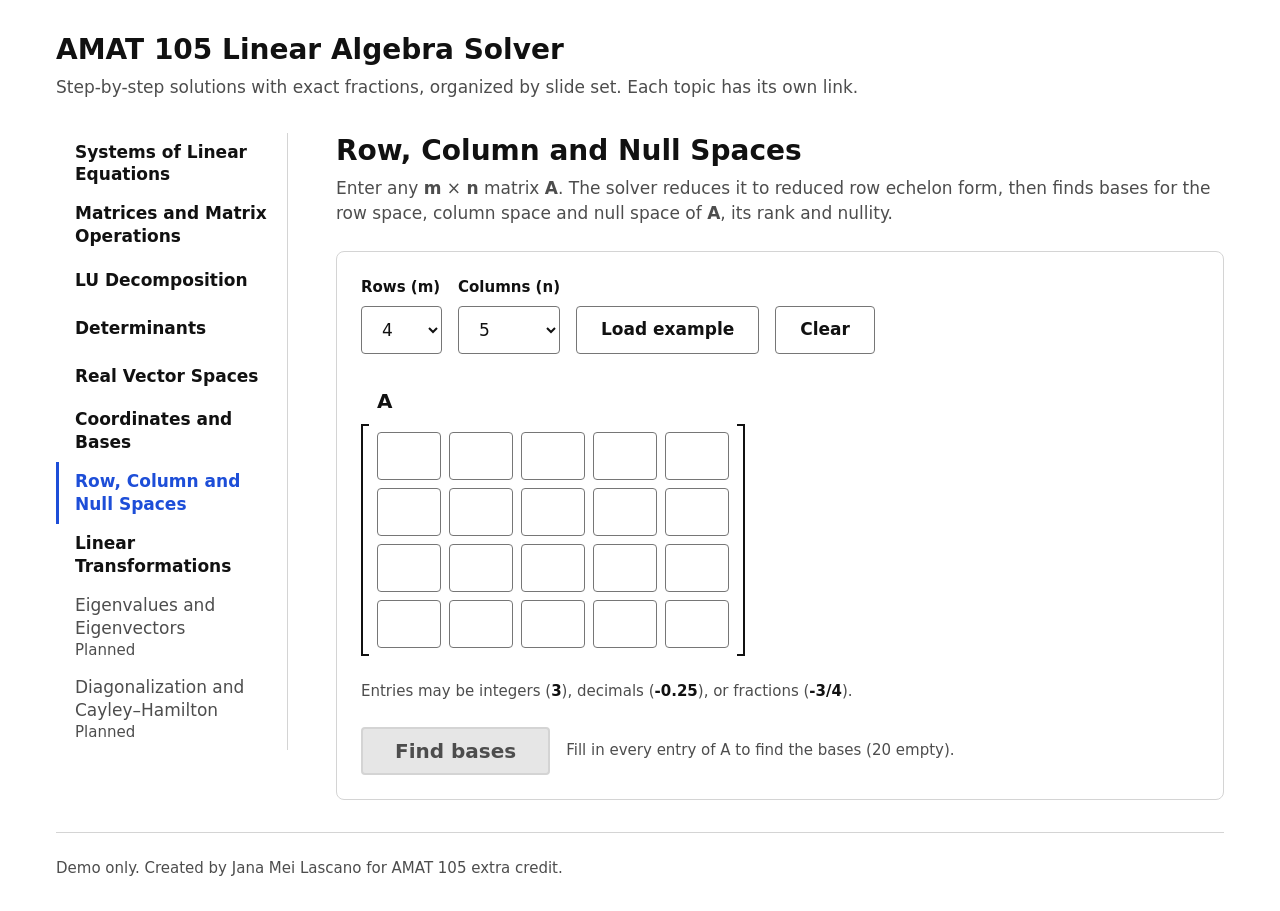
==== commit f8fdd8f9: "Phase 2: vector spaces, coordinates and bases, linear transformations" ====
--- a/index.html
+++ b/index.html
@@ -6,7 +6,7 @@
   <title>Row, Column and Null Spaces — AMAT 105 Solver</title>
   <meta name="description" content="Step-by-step AMAT 105 linear algebra solutions with exact fractions, one tab per slide set.">
   <!-- Bump ?v= on every release so browsers fetch fresh files (GitHub Pages caches for 10 minutes). -->
-  <link rel="stylesheet" href="style.css?v=8">
+  <link rel="stylesheet" href="style.css?v=9">
 </head>
 <body>
   <main class="page">
@@ -22,10 +22,10 @@
         <li><a class="tab" href="#b2" data-topic="b2"><span class="tab-name">Matrices and Matrix Operations</span></a></li>
         <li><a class="tab" href="#b3" data-topic="b3"><span class="tab-name">LU Decomposition</span></a></li>
         <li><a class="tab" href="#c" data-topic="c"><span class="tab-name">Determinants</span></a></li>
-        <li><span class="tab is-planned" aria-disabled="true"><span class="tab-name">Real Vector Spaces</span><span class="tab-status">Planned</span></span></li>
-        <li><span class="tab is-planned" aria-disabled="true"><span class="tab-name">Coordinates and Bases</span><span class="tab-status">Planned</span></span></li>
+        <li><a class="tab" href="#d1" data-topic="d1"><span class="tab-name">Real Vector Spaces</span></a></li>
+        <li><a class="tab" href="#d2" data-topic="d2"><span class="tab-name">Coordinates and Bases</span></a></li>
         <li><a class="tab" href="#d3" data-topic="d3"><span class="tab-name">Row, Column and Null Spaces</span></a></li>
-        <li><span class="tab is-planned" aria-disabled="true"><span class="tab-name">Linear Transformations</span><span class="tab-status">Planned</span></span></li>
+        <li><a class="tab" href="#d4" data-topic="d4"><span class="tab-name">Linear Transformations</span></a></li>
         <li><span class="tab is-planned" aria-disabled="true"><span class="tab-name">Eigenvalues and Eigenvectors</span><span class="tab-status">Planned</span></span></li>
         <li><span class="tab is-planned" aria-disabled="true"><span class="tab-name">Diagonalization and Cayley–Hamilton</span><span class="tab-status">Planned</span></span></li>
       </ul>
@@ -309,6 +309,139 @@
       </section>
     </section>
 
+    <!-- ===================== D1: Real Vector Spaces ===================== -->
+    <section id="panel-d1" class="panel" data-title="Real Vector Spaces" aria-labelledby="d1-title" hidden>
+      <header class="panel-head">
+        <h2 id="d1-title">Real Vector Spaces</h2>
+        <p class="lede">
+          Vectors in ℝⁿ, entered as columns. Check whether <var>w</var> is a linear combination of <var>v</var>₁, …, <var>v</var>ₖ,
+          whether the vectors span ℝⁿ, or whether they are linearly independent.
+        </p>
+      </header>
+
+      <form id="d1-form" class="input-panel" novalidate aria-label="Real vector spaces input">
+        <div class="controls">
+          <label class="field field-wide">
+            <span class="field-label">Question</span>
+            <select id="d1-mode">
+              <option value="combination">Is w a linear combination of v₁, …, vₖ?</option>
+              <option value="span">Do v₁, …, vₖ span ℝⁿ?</option>
+              <option value="independence">Are v₁, …, vₖ linearly independent?</option>
+            </select>
+          </label>
+          <label class="field"><span class="field-label">n (vectors in ℝⁿ)</span><select id="d1-n"></select></label>
+          <label class="field"><span class="field-label">k (number of vectors)</span><select id="d1-k"></select></label>
+          <button type="button" id="d1-example" class="button secondary">Load example</button>
+          <button type="button" id="d1-clear" class="button secondary">Clear</button>
+        </div>
+
+        <div class="entry-wrap">
+          <div class="entry">
+            <div class="entry-block" id="d1-block-v">
+              <span class="entry-label" id="d1-label-v">v₁ … vₖ</span>
+              <div class="bracket"><div id="d1-grid-v" class="grid" role="group" aria-labelledby="d1-label-v"></div></div>
+            </div>
+            <div class="entry-block" id="d1-block-w">
+              <span class="entry-label" id="d1-label-w">w</span>
+              <div class="bracket"><div id="d1-grid-w" class="grid" role="group" aria-labelledby="d1-label-w"></div></div>
+            </div>
+          </div>
+        </div>
+
+        <p class="hint">Each column is one vector: the first column is v₁, the second v₂, and so on. Entries may be integers (<code>3</code>), decimals (<code>-0.25</code>), or fractions (<code>-3/4</code>). Function spaces (the Wronskian) are not covered.</p>
+        <div id="d1-message" class="message" role="alert"></div>
+        <div class="actions">
+          <button type="submit" id="d1-solve" class="button primary">Check</button>
+          <span id="d1-hint" class="hint-inline"></span>
+        </div>
+      </form>
+
+      <section id="d1-results" class="results" aria-labelledby="d1-results-heading" hidden>
+        <h2 id="d1-results-heading" tabindex="-1">Solution</h2>
+        <div id="d1-body"></div>
+      </section>
+    </section>
+
+    <!-- ===================== D2: Coordinates and Bases ===================== -->
+    <section id="panel-d2" class="panel" data-title="Coordinates and Bases" aria-labelledby="d2-title" hidden>
+      <header class="panel-head">
+        <h2 id="d2-title">Coordinates and Bases</h2>
+        <p class="lede">
+          Test a basis, find coordinates, reduce or extend a set to a basis, or change basis. [<var>v</var>](B) means the
+          coordinate vector of <var>v</var> relative to B, and P(B′→B) is the transition matrix from B′ to B, so [<var>v</var>](B) = P(B′→B)[<var>v</var>](B′).
+        </p>
+      </header>
+
+      <form id="d2-form" class="input-panel" novalidate aria-label="Coordinates and bases input">
+        <div class="controls">
+          <label class="field field-wide">
+            <span class="field-label">Task</span>
+            <select id="d2-mode">
+              <option value="basis">Is S a basis for ℝⁿ?</option>
+              <option value="coords">Coordinates relative to a basis B</option>
+              <option value="extend">Reduce or extend S to a basis</option>
+              <option value="change">Change of basis between B and B′</option>
+            </select>
+          </label>
+          <label class="field"><span class="field-label">n (ℝⁿ)</span><select id="d2-n"></select></label>
+          <label class="field" id="d2-k-field"><span class="field-label">k (vectors in S)</span><select id="d2-k"></select></label>
+          <label class="field field-wide" id="d2-dir-field">
+            <span class="field-label">Direction</span>
+            <select id="d2-dir">
+              <option value="to">Find [x](B) from x</option>
+              <option value="from">Find x from [x](B)</option>
+            </select>
+          </label>
+          <label class="field" id="d2-from-field">
+            <span class="field-label">[v] is given in</span>
+            <select id="d2-from">
+              <option value="B">B</option>
+              <option value="B′">B′</option>
+            </select>
+          </label>
+          <button type="button" id="d2-example" class="button secondary">Load example</button>
+          <button type="button" id="d2-clear" class="button secondary">Clear</button>
+        </div>
+
+        <div class="entry-wrap">
+          <div class="entry">
+            <div class="entry-block" id="d2-block-s">
+              <span class="entry-label" id="d2-label-s">S</span>
+              <div class="bracket"><div id="d2-grid-s" class="grid" role="group" aria-labelledby="d2-label-s"></div></div>
+            </div>
+            <div class="entry-block" id="d2-block-b">
+              <span class="entry-label" id="d2-label-b">B</span>
+              <div class="bracket"><div id="d2-grid-b" class="grid" role="group" aria-labelledby="d2-label-b"></div></div>
+            </div>
+            <div class="entry-block" id="d2-block-b2">
+              <span class="entry-label" id="d2-label-b2">B′</span>
+              <div class="bracket"><div id="d2-grid-b2" class="grid" role="group" aria-labelledby="d2-label-b2"></div></div>
+            </div>
+            <div class="entry-block" id="d2-block-x">
+              <span class="entry-label" id="d2-label-x">x</span>
+              <div class="bracket"><div id="d2-grid-x" class="grid" role="group" aria-labelledby="d2-label-x"></div></div>
+            </div>
+            <div class="entry-block" id="d2-block-v">
+              <span class="entry-label" id="d2-label-v">[v](B)</span>
+              <div class="bracket"><div id="d2-grid-v" class="grid" role="group" aria-labelledby="d2-label-v"></div></div>
+            </div>
+          </div>
+        </div>
+
+        <p class="hint">Each column of S, B and B′ is one vector. Entries may be integers (<code>3</code>), decimals (<code>-0.25</code>), or fractions (<code>-3/4</code>).</p>
+        <div id="d2-message" class="message" role="alert"></div>
+        <div class="actions">
+          <button type="submit" id="d2-solve" class="button primary">Compute</button>
+          <span id="d2-hint" class="hint-inline"></span>
+        </div>
+      </form>
+
+      <section id="d2-results" class="results" aria-labelledby="d2-results-heading" hidden>
+        <h2 id="d2-results-heading" tabindex="-1">Solution</h2>
+        <div id="d2-body"></div>
+      </section>
+    </section>
+
     <!-- ============== D3: Row, Column and Null Spaces ============== -->
     <section id="panel-d3" class="panel" data-title="Row, Column and Null Spaces" aria-labelledby="d3-title" hidden>
       <header class="panel-head">
@@ -364,6 +497,96 @@
       </section>
 
     </section>
+
+    <!-- ===================== D4: Linear Transformations ===================== -->
+    <section id="panel-d4" class="panel" data-title="Linear Transformations" aria-labelledby="d4-title" hidden>
+      <header class="panel-head">
+        <h2 id="d4-title">Linear Transformations</h2>
+        <p class="lede">
+          A transformation T: ℝⁿ → ℝᵐ is entered by its standard matrix <var>A</var> (m × n), or by the images of a basis.
+          [<var>T</var>](B′, B) is the matrix of T relative to the bases B of ℝⁿ and B′ of ℝᵐ.
+        </p>
+      </header>
+
+      <form id="d4-form" class="input-panel" novalidate aria-label="Linear transformations input">
+        <div class="controls">
+          <label class="field field-wide">
+            <span class="field-label">Task</span>
+            <select id="d4-mode">
+              <option value="images">T from the images of a basis</option>
+              <option value="kernel">Kernel and range</option>
+              <option value="relative">Matrix of T relative to bases B and B′</option>
+              <option value="compose">Composition T₂ ∘ T₁</option>
+              <option value="inverse">Inverse of T</option>
+            </select>
+          </label>
+          <label class="field" id="d4-n-field"><span class="field-label">n (domain ℝⁿ)</span><select id="d4-n"></select></label>
+          <label class="field" id="d4-m-field"><span class="field-label">m (codomain ℝᵐ)</span><select id="d4-m"></select></label>
+          <button type="button" id="d4-example" class="button secondary">Load example</button>
+          <button type="button" id="d4-clear" class="button secondary">Clear</button>
+        </div>
+
+        <div class="entry-wrap">
+          <div class="entry">
+            <div class="entry-block" id="d4-block-v">
+              <span class="entry-label" id="d4-label-v">v₁ … vₙ</span>
+              <div class="bracket"><div id="d4-grid-v" class="grid" role="group" aria-labelledby="d4-label-v"></div></div>
+            </div>
+            <div class="entry-block" id="d4-block-t">
+              <span class="entry-label" id="d4-label-t">T(v₁) … T(vₙ)</span>
+              <div class="bracket"><div id="d4-grid-t" class="grid" role="group" aria-labelledby="d4-label-t"></div></div>
+            </div>
+            <div class="entry-block" id="d4-block-a">
+              <span class="entry-label" id="d4-label-a">A</span>
+              <div class="bracket"><div id="d4-grid-a" class="grid" role="group" aria-labelledby="d4-label-a"></div></div>
+            </div>
+            <div class="entry-block" id="d4-block-b">
+              <span class="entry-label" id="d4-label-b">B</span>
+              <div class="bracket"><div id="d4-grid-b" class="grid" role="group" aria-labelledby="d4-label-b"></div></div>
+            </div>
+            <div class="entry-block" id="d4-block-b2">
+              <span class="entry-label" id="d4-label-b2">B′</span>
+              <div class="bracket"><div id="d4-grid-b2" class="grid" role="group" aria-labelledby="d4-label-b2"></div></div>
+            </div>
+            <div class="entry-block" id="d4-block-x">
+              <span class="entry-label" id="d4-label-x">x</span>
+              <div class="bracket"><div id="d4-grid-x" class="grid" role="group" aria-labelledby="d4-label-x"></div></div>
+            </div>
+            <div class="entry-block" id="d4-block-a1">
+              <span class="entry-label" id="d4-label-a1">A₁ (matrix of T₁)</span>
+              <div class="controls">
+                <label class="field"><span class="field-label">Rows</span><select id="d4-a1-rows"></select></label>
+                <label class="field"><span class="field-label">Columns</span><select id="d4-a1-cols"></select></label>
+              </div>
+              <div class="bracket"><div id="d4-grid-a1" class="grid" role="group" aria-labelledby="d4-label-a1"></div></div>
+            </div>
+            <div class="entry-block" id="d4-block-a2">
+              <span class="entry-label" id="d4-label-a2">A₂ (matrix of T₂)</span>
+              <div class="controls">
+                <label class="field"><span class="field-label">Rows</span><select id="d4-a2-rows"></select></label>
+                <label class="field"><span class="field-label">Columns</span><select id="d4-a2-cols"></select></label>
+              </div>
+              <div class="bracket"><div id="d4-grid-a2" class="grid" role="group" aria-labelledby="d4-label-a2"></div></div>
+            </div>
+          </div>
+        </div>
+
+        <p class="hint">
+          Each column of a basis, or of the images, is one vector. Polynomials and matrices are entered as coordinate vectors:
+          enter p(x) = c₀ + c₁x + c₂x² as (c₀, c₁, c₂). Entries may be integers (<code>3</code>), decimals (<code>-0.25</code>), or fractions (<code>-3/4</code>).
+        </p>
+        <div id="d4-message" class="message" role="alert"></div>
+        <div class="actions">
+          <button type="submit" id="d4-solve" class="button primary">Compute</button>
+          <span id="d4-hint" class="hint-inline"></span>
+        </div>
+      </form>
+
+      <section id="d4-results" class="results" aria-labelledby="d4-results-heading" hidden>
+        <h2 id="d4-results-heading" tabindex="-1">Solution</h2>
+        <div id="d4-body"></div>
+      </section>
+    </section>
     </div>
     </div>
   </main>
@@ -372,20 +595,25 @@
     <p>Demo only. Created by Jana Mei Lascano for AMAT 105 extra credit.</p>
   </footer>
 
-  <script src="fraction.js?v=8"></script>
-  <script src="rowreduce.js?v=8"></script>
-  <script src="matrix.js?v=8"></script>
-  <script src="lu.js?v=8"></script>
-  <script src="systems.js?v=8"></script>
-  <script src="matops.js?v=8"></script>
-  <script src="determinants.js?v=8"></script>
-  <script src="spaces.js?v=8"></script>
-  <script src="render.js?v=8"></script>
-  <script src="tab-ab1.js?v=8"></script>
-  <script src="tab-b2.js?v=8"></script>
-  <script src="tab-b3.js?v=8"></script>
-  <script src="tab-c.js?v=8"></script>
-  <script src="tab-d3.js?v=8"></script>
-  <script src="app.js?v=8"></script>
+  <script src="fraction.js?v=9"></script>
+  <script src="rowreduce.js?v=9"></script>
+  <script src="matrix.js?v=9"></script>
+  <script src="spaces.js?v=9"></script>
+  <script src="lu.js?v=9"></script>
+  <script src="systems.js?v=9"></script>
+  <script src="matops.js?v=9"></script>
+  <script src="determinants.js?v=9"></script>
+  <script src="vectorspaces.js?v=9"></script>
+  <script src="lintrans.js?v=9"></script>
+  <script src="render.js?v=9"></script>
+  <script src="tab-ab1.js?v=9"></script>
+  <script src="tab-b2.js?v=9"></script>
+  <script src="tab-b3.js?v=9"></script>
+  <script src="tab-c.js?v=9"></script>
+  <script src="tab-d1.js?v=9"></script>
+  <script src="tab-d2.js?v=9"></script>
+  <script src="tab-d3.js?v=9"></script>
+  <script src="tab-d4.js?v=9"></script>
+  <script src="app.js?v=9"></script>
 </body>
 </html>
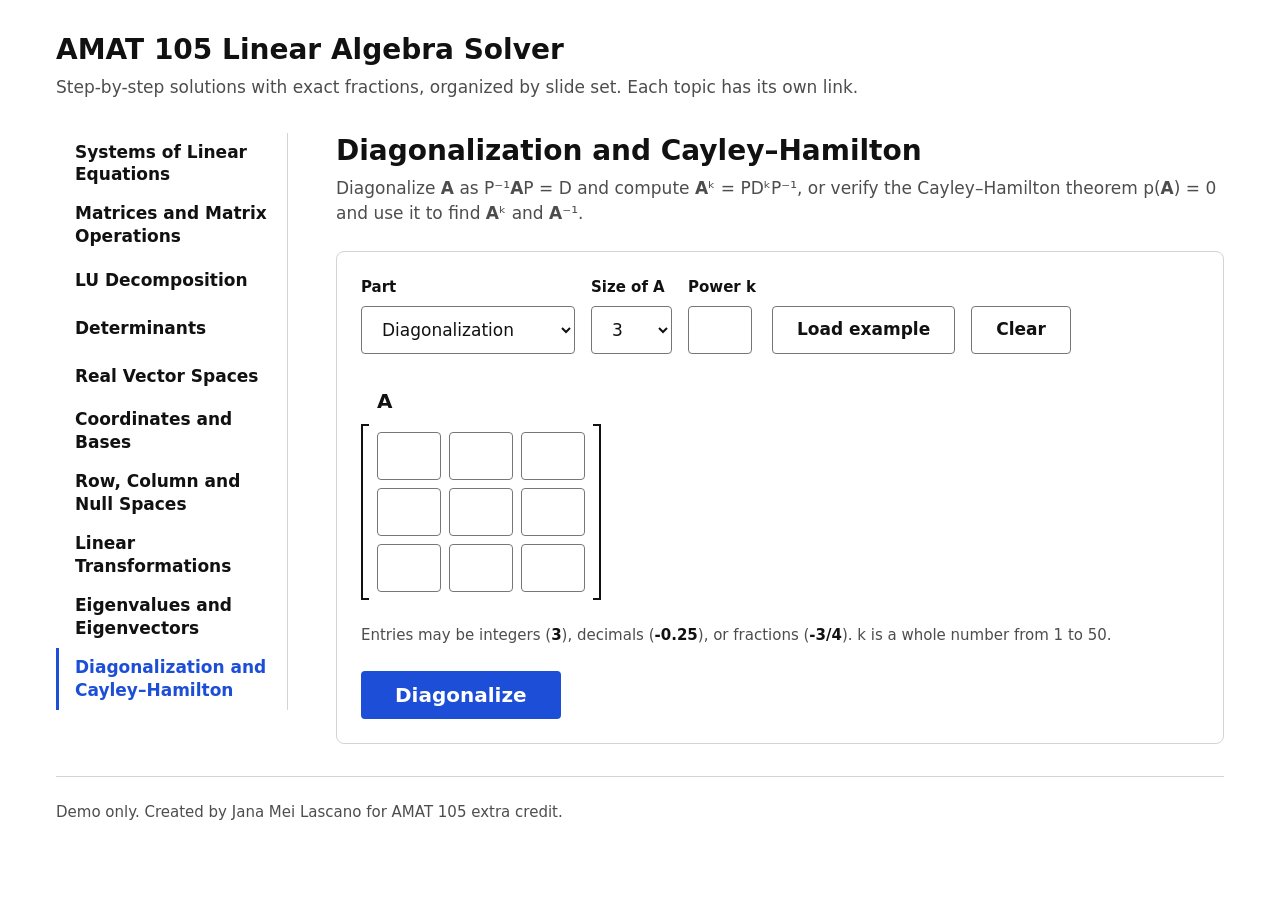
==== commit 9c1ae1a0: "Phase 3: eigenvalues, diagonalization and Cayley-Hamilton" ====
--- a/index.html
+++ b/index.html
@@ -3,10 +3,10 @@
 <head>
   <meta charset="utf-8">
   <meta name="viewport" content="width=device-width, initial-scale=1">
-  <title>Row, Column and Null Spaces — AMAT 105 Solver</title>
+  <title>Diagonalization and Cayley–Hamilton — AMAT 105 Solver</title>
   <meta name="description" content="Step-by-step AMAT 105 linear algebra solutions with exact fractions, one tab per slide set.">
   <!-- Bump ?v= on every release so browsers fetch fresh files (GitHub Pages caches for 10 minutes). -->
-  <link rel="stylesheet" href="style.css?v=9">
+  <link rel="stylesheet" href="style.css?v=10">
 </head>
 <body>
   <main class="page">
@@ -26,8 +26,8 @@
         <li><a class="tab" href="#d2" data-topic="d2"><span class="tab-name">Coordinates and Bases</span></a></li>
         <li><a class="tab" href="#d3" data-topic="d3"><span class="tab-name">Row, Column and Null Spaces</span></a></li>
         <li><a class="tab" href="#d4" data-topic="d4"><span class="tab-name">Linear Transformations</span></a></li>
-        <li><span class="tab is-planned" aria-disabled="true"><span class="tab-name">Eigenvalues and Eigenvectors</span><span class="tab-status">Planned</span></span></li>
-        <li><span class="tab is-planned" aria-disabled="true"><span class="tab-name">Diagonalization and Cayley–Hamilton</span><span class="tab-status">Planned</span></span></li>
+        <li><a class="tab" href="#e" data-topic="e"><span class="tab-name">Eigenvalues and Eigenvectors</span></a></li>
+        <li><a class="tab" href="#e2" data-topic="e2"><span class="tab-name">Diagonalization and Cayley–Hamilton</span></a></li>
       </ul>
     </nav>
 
@@ -587,6 +587,99 @@
         <div id="d4-body"></div>
       </section>
     </section>
+
+    <!-- ================= E: Eigenvalues and Eigenvectors ================= -->
+    <section id="panel-e" class="panel" data-title="Eigenvalues and Eigenvectors" aria-labelledby="e-title" hidden>
+      <header class="panel-head">
+        <h2 id="e-title">Eigenvalues and Eigenvectors</h2>
+        <p class="lede">
+          Enter a square matrix <var>A</var>. The solver expands det(λIₙ − <var>A</var>) by cofactors, factors the characteristic
+          polynomial exactly, and finds a basis for each eigenspace. It also gives the eigenvalues of <var>A</var>ᵏ and says whether <var>A</var> is invertible.
+        </p>
+      </header>
+
+      <form id="e-form" class="input-panel" novalidate aria-label="Eigenvalues input">
+        <div class="controls">
+          <label class="field"><span class="field-label">Size of A</span><select id="e-size"></select></label>
+          <label class="field" id="e-k-field">
+            <span class="field-label">Power k</span>
+            <input type="text" id="e-k" class="cell" autocomplete="off" spellcheck="false" inputmode="numeric" aria-label="Power k">
+          </label>
+          <button type="button" id="e-example" class="button secondary">Load example</button>
+          <button type="button" id="e-clear" class="button secondary">Clear</button>
+        </div>
+        <div class="entry-wrap">
+          <div class="entry">
+            <div class="entry-block">
+              <span class="entry-label" id="e-label-a">A</span>
+              <div class="bracket"><div id="e-grid-a" class="grid" role="group" aria-labelledby="e-label-a"></div></div>
+            </div>
+          </div>
+        </div>
+
+        <p class="hint">Entries may be integers (<code>3</code>), decimals (<code>-0.25</code>), or fractions (<code>-3/4</code>). k is a whole number from 1 to 50.</p>
+        <div id="e-message" class="message" role="alert"></div>
+        <div class="actions">
+          <button type="submit" id="e-solve" class="button primary">Find eigenvalues</button>
+          <span id="e-hint" class="hint-inline"></span>
+        </div>
+      </form>
+
+      <section id="e-results" class="results" aria-labelledby="e-results-heading" hidden>
+        <h2 id="e-results-heading" tabindex="-1">Solution</h2>
+        <div id="e-body"></div>
+      </section>
+    </section>
+
+    <!-- ============ E2: Diagonalization and Cayley–Hamilton ============ -->
+    <section id="panel-e2" class="panel" data-title="Diagonalization and Cayley–Hamilton" aria-labelledby="e2-title" hidden>
+      <header class="panel-head">
+        <h2 id="e2-title">Diagonalization and Cayley–Hamilton</h2>
+        <p class="lede">
+          Diagonalize <var>A</var> as P⁻¹<var>A</var>P = D and compute <var>A</var>ᵏ = PDᵏP⁻¹, or verify the Cayley–Hamilton theorem
+          p(<var>A</var>) = 0 and use it to find <var>A</var>ᵏ and <var>A</var>⁻¹.
+        </p>
+      </header>
+
+      <form id="e2-form" class="input-panel" novalidate aria-label="Diagonalization and Cayley–Hamilton input">
+        <div class="controls">
+          <label class="field">
+            <span class="field-label">Part</span>
+            <select id="e2-part">
+              <option value="diag">Diagonalization</option>
+              <option value="ch">Cayley–Hamilton</option>
+            </select>
+          </label>
+          <label class="field"><span class="field-label">Size of A</span><select id="e2-size"></select></label>
+          <label class="field" id="e2-k-field">
+            <span class="field-label">Power k</span>
+            <input type="text" id="e2-k" class="cell" autocomplete="off" spellcheck="false" inputmode="numeric" aria-label="Power k">
+          </label>
+          <button type="button" id="e2-example" class="button secondary">Load example</button>
+          <button type="button" id="e2-clear" class="button secondary">Clear</button>
+        </div>
+        <div class="entry-wrap">
+          <div class="entry">
+            <div class="entry-block">
+              <span class="entry-label" id="e2-label-a">A</span>
+              <div class="bracket"><div id="e2-grid-a" class="grid" role="group" aria-labelledby="e2-label-a"></div></div>
+            </div>
+          </div>
+        </div>
+
+        <p class="hint">Entries may be integers (<code>3</code>), decimals (<code>-0.25</code>), or fractions (<code>-3/4</code>). k is a whole number from 1 to 50.</p>
+        <div id="e2-message" class="message" role="alert"></div>
+        <div class="actions">
+          <button type="submit" id="e2-solve" class="button primary">Diagonalize</button>
+          <span id="e2-hint" class="hint-inline"></span>
+        </div>
+      </form>
+
+      <section id="e2-results" class="results" aria-labelledby="e2-results-heading" hidden>
+        <h2 id="e2-results-heading" tabindex="-1">Solution</h2>
+        <div id="e2-body"></div>
+      </section>
+    </section>
     </div>
     </div>
   </main>
@@ -595,25 +688,31 @@
     <p>Demo only. Created by Jana Mei Lascano for AMAT 105 extra credit.</p>
   </footer>
 
-  <script src="fraction.js?v=9"></script>
-  <script src="rowreduce.js?v=9"></script>
-  <script src="matrix.js?v=9"></script>
-  <script src="spaces.js?v=9"></script>
-  <script src="lu.js?v=9"></script>
-  <script src="systems.js?v=9"></script>
-  <script src="matops.js?v=9"></script>
-  <script src="determinants.js?v=9"></script>
-  <script src="vectorspaces.js?v=9"></script>
-  <script src="lintrans.js?v=9"></script>
-  <script src="render.js?v=9"></script>
-  <script src="tab-ab1.js?v=9"></script>
-  <script src="tab-b2.js?v=9"></script>
-  <script src="tab-b3.js?v=9"></script>
-  <script src="tab-c.js?v=9"></script>
-  <script src="tab-d1.js?v=9"></script>
-  <script src="tab-d2.js?v=9"></script>
-  <script src="tab-d3.js?v=9"></script>
-  <script src="tab-d4.js?v=9"></script>
-  <script src="app.js?v=9"></script>
+  <script src="fraction.js?v=10"></script>
+  <script src="rowreduce.js?v=10"></script>
+  <script src="matrix.js?v=10"></script>
+  <script src="spaces.js?v=10"></script>
+  <script src="lu.js?v=10"></script>
+  <script src="systems.js?v=10"></script>
+  <script src="matops.js?v=10"></script>
+  <script src="determinants.js?v=10"></script>
+  <script src="vectorspaces.js?v=10"></script>
+  <script src="lintrans.js?v=10"></script>
+  <script src="surd.js?v=10"></script>
+  <script src="poly.js?v=10"></script>
+  <script src="eigen.js?v=10"></script>
+  <script src="diagonalization.js?v=10"></script>
+  <script src="render.js?v=10"></script>
+  <script src="tab-ab1.js?v=10"></script>
+  <script src="tab-b2.js?v=10"></script>
+  <script src="tab-b3.js?v=10"></script>
+  <script src="tab-c.js?v=10"></script>
+  <script src="tab-d1.js?v=10"></script>
+  <script src="tab-d2.js?v=10"></script>
+  <script src="tab-d3.js?v=10"></script>
+  <script src="tab-d4.js?v=10"></script>
+  <script src="tab-e.js?v=10"></script>
+  <script src="tab-e2.js?v=10"></script>
+  <script src="app.js?v=10"></script>
 </body>
 </html>
